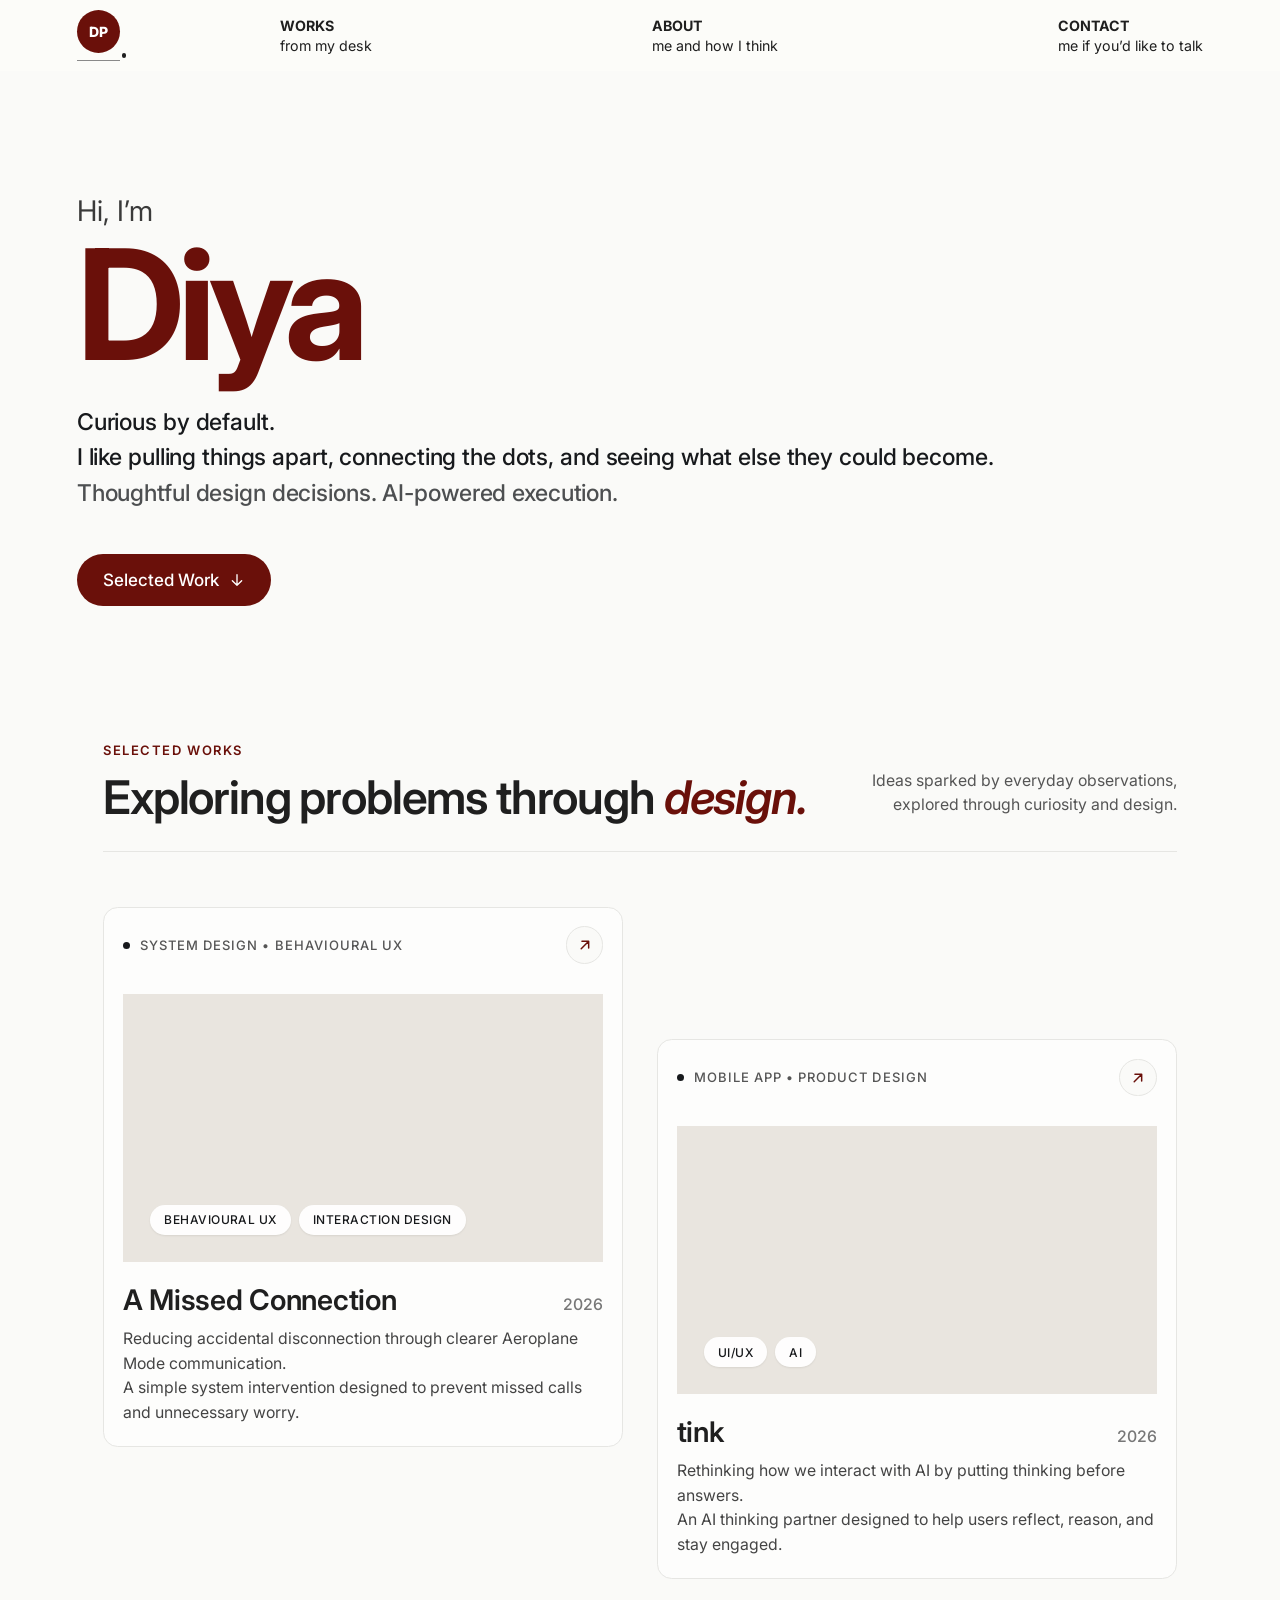
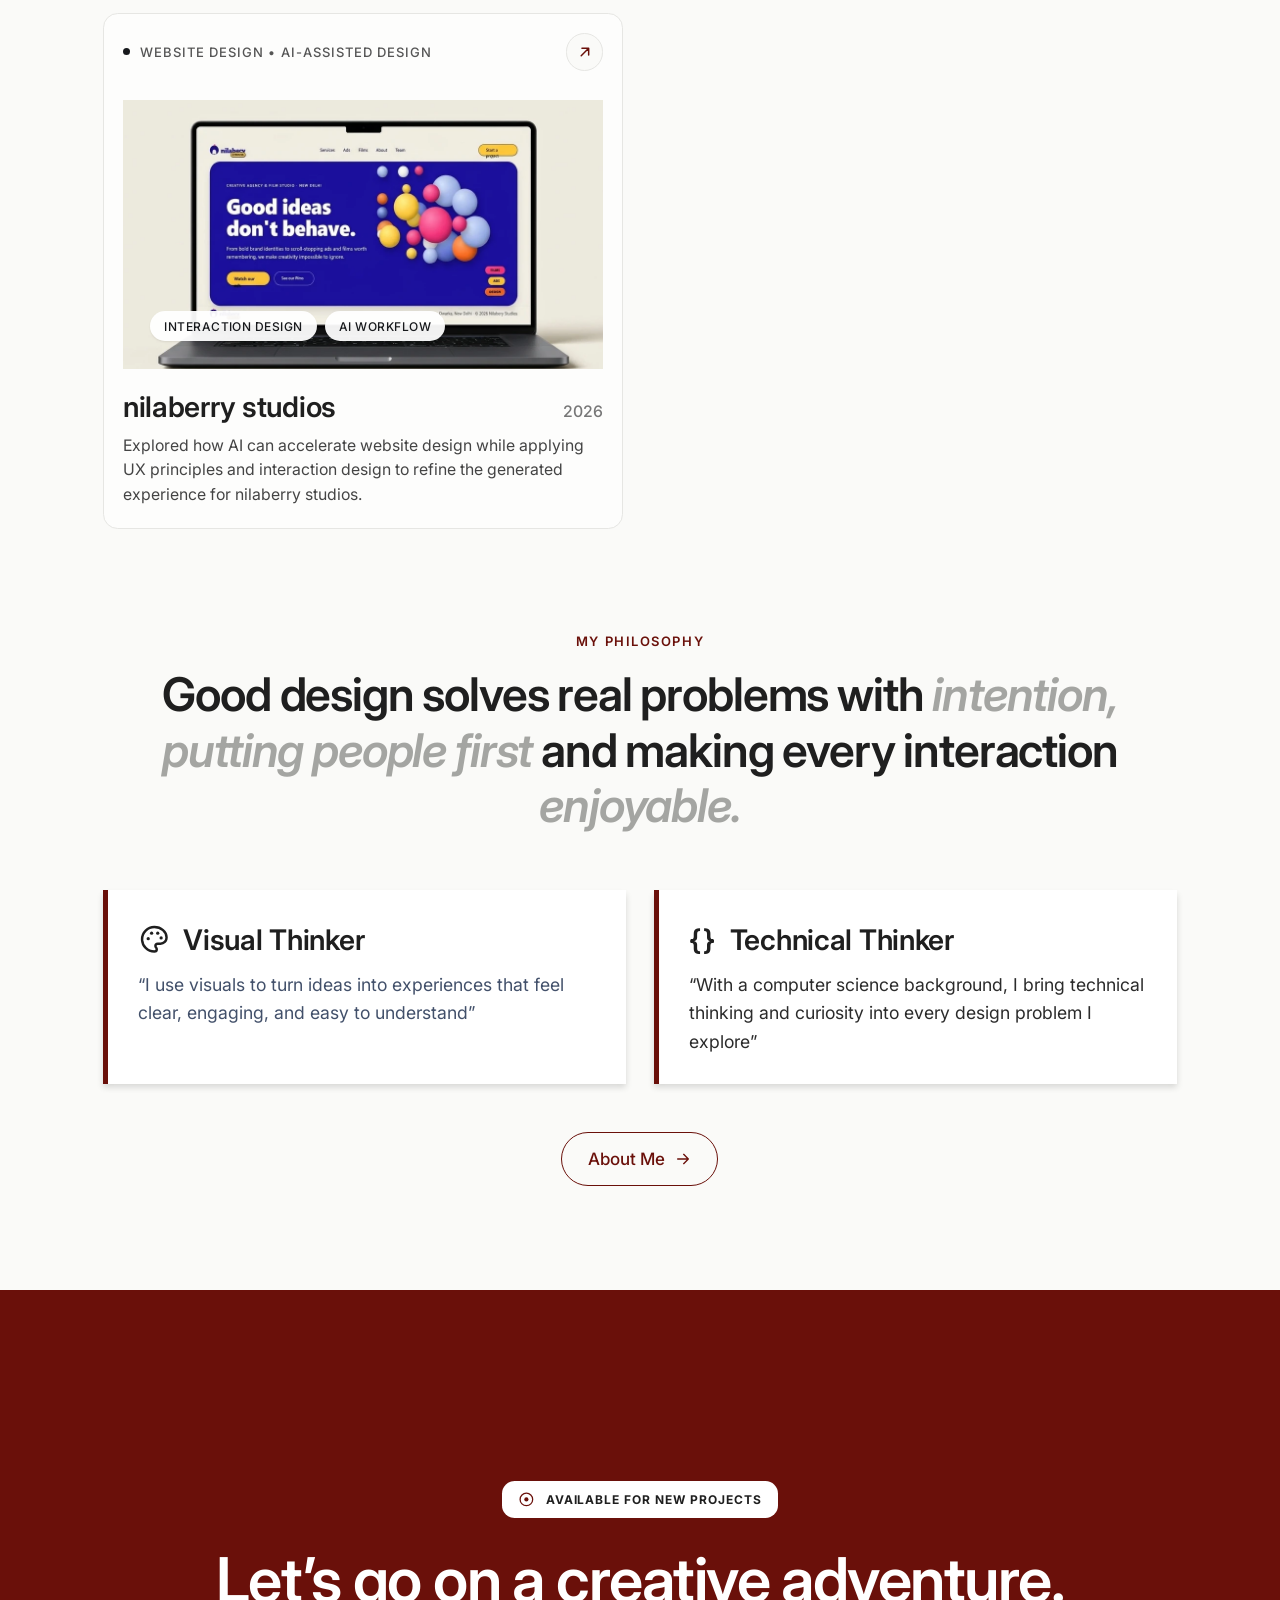
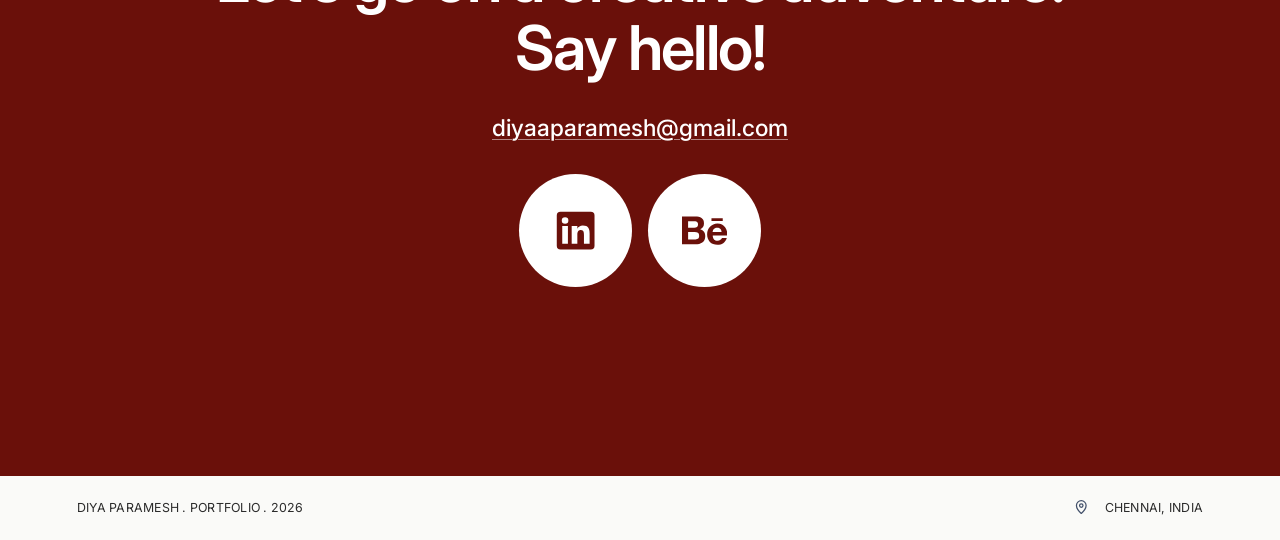
==== index.html @ 61de2c5c "home: move the nilaberry studios card back to the left column Co-Authored-By: Claude Opus 5.5 <norep" ====
<!doctype html>
<html lang="en">
<head>
  <meta charset="utf-8" />
  <meta name="viewport" content="width=device-width, initial-scale=1" />
  <title>Diya Paramesh · Portfolio</title>
  <meta name="description" content="Diya Paramesh — designer solving problems that are easy to overlook but important to people." />
  <link rel="icon" href="favicon.svg" type="image/svg+xml" />
  <meta name="theme-color" content="#fafaf8" />
  <meta property="og:type" content="website" />
  <meta property="og:url" content="https://diyaparameshportfolio.vercel.app/" />
  <meta property="og:image" content="https://diyaparameshportfolio.vercel.app/assets/share/home.jpg" />
  <meta property="og:image:width" content="1200" />
  <meta property="og:image:height" content="630" />
  <meta name="twitter:card" content="summary_large_image" />
  <link rel="canonical" href="https://diyaparameshportfolio.vercel.app/" />
  <meta property="og:title" content="Diya Paramesh · Portfolio" />
  <meta property="og:description" content="Diya Paramesh — designer solving problems that are easy to overlook but important to people." />
  <link rel="preconnect" href="https://fonts.googleapis.com" />
  <link rel="preconnect" href="https://fonts.gstatic.com" crossorigin />
  <link href="https://fonts.googleapis.com/css2?family=Inter:ital,wght@0,400;0,500;0,600;0,700;0,800;1,500;1,600&display=swap" rel="stylesheet" />
  <link rel="stylesheet" href="type.css" />
  <link rel="stylesheet" href="styles.css" />
  <link rel="stylesheet" href="cursor.css" />
</head>
<body style="--cursor: #69100a">
  <header class="site-header">
    <div class="container header-inner">
      <a class="logo" href="index.html" aria-label="Diya Paramesh, home">
        <span class="logo-mark">DP</span>
        <span class="logo-dot" aria-hidden="true"></span>
      </a>
      <nav class="nav" aria-label="Main">
        <a href="#work"><strong>Works</strong><span>from my desk</span></a>
        <a href="#philosophy"><strong>About</strong><span>me and how I think</span></a>
        <a href="#contact"><strong>Contact</strong><span>me if you’d like to talk</span></a>
      </nav>
    </div>
  </header>

  <main>
    <section class="hero container">
      <p class="hero-hi">Hi, I’m</p>
      <h1 class="hero-name">Diya</h1>
      <div class="hero-intro">
        <p class="hero-statement">Curious by default.</p>
        <p class="hero-text">I like pulling things apart, connecting the dots, and seeing what else they could become.</p>
        <p class="hero-note">Thoughtful design decisions. AI-powered execution.</p>
      </div>
      <a class="btn btn-solid" href="#work">
        Selected Work
        <svg viewBox="0 0 24 24" aria-hidden="true"><path d="M12 4v16M5 13l7 7 7-7" /></svg>
      </a>
    </section>

    <section class="works container-narrow" id="work">
      <div class="works-head">
        <div>
          <p class="eyebrow">Selected Works</p>
          <h2 class="works-title">Exploring problems through <em>design.</em></h2>
        </div>
        <p class="works-blurb">Ideas sparked by everyday observations,<br />explored through curiosity and design.</p>
      </div>

      <div class="work-grid">
        <a class="work-card" href="missed-connection.html" data-cursor-plain>
          <div class="work-meta">
            <span class="work-tags"><span class="bullet"></span>System Design • Behavioural UX</span>
            <span class="arrow-circle" aria-hidden="true">
              <svg viewBox="0 0 24 24"><path d="M7 17 17 7M8 7h9v9" /></svg>
            </span>
          </div>
          <div class="work-image">
            <img src="assets/work-missed-connection.jpg" alt="Hands holding a phone showing the control centre" loading="lazy" onerror="this.remove()" />
            <div class="pills">
              <span class="pill">Behavioural UX</span>
              <span class="pill">Interaction Design</span>
            </div>
          </div>
          <div class="work-title-row">
            <h3>A Missed Connection</h3>
            <span class="year">2026</span>
          </div>
          <p class="work-desc">
            Reducing accidental disconnection through clearer Aeroplane Mode communication.<br />
            A simple system intervention designed to prevent missed calls and unnecessary worry.
          </p>
        </a>

        <a class="work-card work-card-offset" href="tink.html" data-cursor-plain>
          <div class="work-meta">
            <span class="work-tags"><span class="bullet"></span>Mobile App • Product Design</span>
            <span class="arrow-circle" aria-hidden="true">
              <svg viewBox="0 0 24 24"><path d="M7 17 17 7M8 7h9v9" /></svg>
            </span>
          </div>
          <div class="work-image">
            <img src="assets/work-tink.jpg" alt="The tink app on a phone lying on a wooden desk" loading="lazy" onerror="this.remove()" />
            <div class="pills">
              <span class="pill">UI/UX</span>
              <span class="pill">AI</span>
            </div>
          </div>
          <div class="work-title-row">
            <h3>tink</h3>
            <span class="year">2026</span>
          </div>
          <p class="work-desc">
            Rethinking how we interact with AI by putting thinking before answers.<br />
            An AI thinking partner designed to help users reflect, reason, and stay engaged.
          </p>
        </a>

        <article class="work-card" data-cursor-plain>
          <div class="work-meta">
            <span class="work-tags"><span class="bullet"></span>Website Design • AI-Assisted Design</span>
            <span class="arrow-circle" aria-hidden="true">
              <svg viewBox="0 0 24 24"><path d="M7 17 17 7M8 7h9v9" /></svg>
            </span>
          </div>
          <div class="work-image">
            <img class="work-image-zoom" src="assets/work-nilaberry.webp" alt="The nilaberry studios website on a laptop" loading="lazy" onerror="this.remove()" />
            <div class="pills">
              <span class="pill">Interaction Design</span>
              <span class="pill">AI Workflow</span>
            </div>
          </div>
          <div class="work-title-row">
            <h3>nilaberry studios</h3>
            <span class="year">2026</span>
          </div>
          <p class="work-desc">
            Explored how AI can accelerate website design while applying UX principles and interaction design to refine the generated experience for nilaberry studios.
          </p>
        </article>
      </div>
    </section>

    <section class="philosophy container-narrow" id="philosophy">
      <p class="eyebrow eyebrow-center">My Philosophy</p>
      <h2 class="philosophy-title">
        Good design solves real problems with
        <span class="serif">intention, putting people first</span> and making
        every interaction <span class="serif">enjoyable.</span>
      </h2>

      <div class="thinker-grid">
        <article class="thinker">
          <h3>
            <svg viewBox="0 0 24 24" aria-hidden="true">
              <path d="M12 3a9 9 0 0 0 0 18c1.1 0 1.8-.8 1.8-1.7 0-.5-.2-.9-.5-1.2-.3-.3-.5-.7-.5-1.2 0-.9.8-1.7 1.7-1.7h2A4.5 4.5 0 0 0 21 10.7C21 6.4 17 3 12 3Z" />
              <circle cx="7.5" cy="11.5" r="1.2" /><circle cx="10" cy="7.5" r="1.2" /><circle cx="14.5" cy="7.5" r="1.2" /><circle cx="17" cy="11" r="1.2" />
            </svg>
            Visual Thinker
          </h3>
          <p class="quote-blue">“I use visuals to turn ideas into experiences that feel clear, engaging, and easy to understand”</p>
        </article>
        <article class="thinker">
          <h3><span class="braces" aria-hidden="true">{}</span> Technical Thinker</h3>
          <p>“With a computer science background, I bring technical thinking and curiosity into every design problem I explore”</p>
        </article>
      </div>

      <div class="center">
        <a class="btn btn-outline" href="about.html">
          About Me
          <svg viewBox="0 0 24 24" aria-hidden="true"><path d="M4 12h16M13 5l7 7-7 7" /></svg>
        </a>
      </div>
    </section>
  </main>

  <footer>
    <section class="cta" id="contact">
      <span class="badge">
        <svg viewBox="0 0 24 24" aria-hidden="true"><circle cx="12" cy="12" r="9" /><circle class="fill" cx="12" cy="12" r="3" /></svg>
        Available for new projects
      </span>
      <h2>Let’s go on a creative adventure.<br /> Say hello!</h2>
      <a class="email" href="mailto:diyaaparamesh@gmail.com">diyaaparamesh@gmail.com</a>
      <div class="socials">
        <a class="social" href="https://www.linkedin.com/in/diyaparamesh" target="_blank" rel="noopener" aria-label="LinkedIn">
          <svg viewBox="0 0 24 24" aria-hidden="true"><path d="M4 2h16a2 2 0 0 1 2 2v16a2 2 0 0 1-2 2H4a2 2 0 0 1-2-2V4a2 2 0 0 1 2-2Zm0.9 7.6V19h3V9.6h-3Zm1.5-4.7a1.75 1.75 0 1 0 0 3.5 1.75 1.75 0 0 0 0-3.5ZM9.9 9.6V19h3v-4.9c0-1.3.3-2.5 1.9-2.5s1.6 1.5 1.6 2.6V19h3v-5.4c0-2.6-.6-4.3-3.6-4.3-1.4 0-2.4.8-2.8 1.5h-.1V9.6h-3Z" /></svg>
        </a>
        <a class="social" href="https://www.behance.net/diyaparamesh1" target="_blank" rel="noopener" aria-label="Behance">
          <svg viewBox="0 0 24 24" aria-hidden="true"><path d="M6.938 4.503c.702 0 1.34.06 1.92.188.577.13 1.07.33 1.485.61.41.28.733.65.96 1.12.225.47.34 1.05.34 1.73 0 .74-.17 1.36-.507 1.86-.338.5-.837.9-1.502 1.22.906.26 1.576.72 2.022 1.37.448.66.665 1.45.665 2.36 0 .75-.13 1.39-.41 1.93-.28.55-.67 1-1.16 1.35-.48.348-1.05.6-1.67.767-.61.165-1.252.254-1.91.254H0V4.51h6.938v-.007zM16.94 16.665c.44.428 1.073.643 1.894.643.59 0 1.1-.148 1.53-.447.424-.29.68-.61.78-.94h2.588c-.403 1.28-1.048 2.2-1.9 2.75-.85.56-1.884.83-3.08.83-.837 0-1.584-.13-2.272-.4-.673-.27-1.24-.65-1.72-1.14-.464-.49-.823-1.08-1.077-1.77-.253-.69-.373-1.45-.373-2.27 0-.803.135-1.54.403-2.23.27-.7.644-1.28 1.12-1.79.495-.51 1.063-.9 1.736-1.194s1.4-.433 2.22-.433c.91 0 1.69.164 2.38.523.67.34 1.22.82 1.66 1.4.44.586.75 1.26.94 2.02.19.75.25 1.54.21 2.38h-7.69c0 .84.28 1.632.71 2.065l-.08.03zm-10.24.05c.317 0 .62-.03.906-.093.29-.06.548-.165.763-.3.21-.135.39-.328.52-.583.13-.24.19-.57.19-.96 0-.75-.21-1.29-.64-1.62-.43-.32-.99-.48-1.69-.48H3.24v4.05H6.7v-.03zm13.607-5.65c-.352-.385-.94-.592-1.657-.592-.468 0-.855.074-1.166.238-.302.153-.55.35-.74.58-.19.24-.317.48-.392.74-.075.25-.12.49-.135.7h4.762c-.07-.75-.33-1.3-.68-1.69v.02zM6.52 10.45c.574 0 1.05-.134 1.425-.412.374-.27.554-.72.554-1.338 0-.344-.07-.625-.18-.846-.13-.22-.3-.39-.5-.512-.21-.124-.45-.21-.72-.257-.27-.053-.56-.074-.84-.074H3.23v3.44h3.29zm9.098-4.958h5.968v1.454h-5.968V5.48v.01z" /></svg>
        </a>
      </div>
    </section>
    <div class="bottom-bar container">
      <span>Diya Paramesh . Portfolio . 2026</span>
      <span class="location">
        <svg viewBox="0 0 24 24" aria-hidden="true"><path d="M12 21s-7-6.1-7-11.5a7 7 0 0 1 14 0C19 14.9 12 21 12 21Z" /><circle cx="12" cy="9.5" r="2.5" /></svg>
        Chennai, India
      </span>
    </div>
  </footer>
  <script src="cursor.js" defer></script>
</body>
</html>
---- type.css ----
/* Type system shared by every page.
   Two families: DM Serif Display for display and section headings, Inter
   for everything you read. One scale, so every size has a job.
   Order at every width: display > h1 > h2 > h3 > lead > body > small > label > tag. */
:root {
  --display: "DM Serif Display", "Iowan Old Style", Georgia, serif;
  --text: "Inter", system-ui, -apple-system, "Segoe UI", sans-serif;

  --fs-tag: 12px;                                /* pills, card tags, badges, fine print */
  --fs-label: 13px;                              /* eyebrows, captions */
  --fs-small: clamp(15px, 0.3vw + 12px, 16px);  /* meta, secondary copy */
  --fs-body: clamp(16px, 0.6vw + 10px, 19px);   /* paragraphs */
  --fs-lead: clamp(18px, 0.6vw + 15.4px, 24px); /* intros, standfirsts */
  --fs-h3: clamp(20px, 1vw + 15.6px, 30px);     /* card and item titles */
  --fs-h2: clamp(32px, 3vw + 8px, 54px);        /* section headings */
  --fs-h1: clamp(40px, 4.2vw + 8px, 72px);      /* page titles */
  --fs-display: clamp(96px, 12vw, 176px);       /* the name on the home page */

  --lh-body: 1.6;
  --lh-tight: 1.08;
  --tracking-label: 0.12em;
  --measure: 1000px;
}

/* Text blocks can run up to 1000px from where they start, never wider. */
p, h1, h2, h3, h4, blockquote, li, dt, dd, figcaption { max-width: var(--measure); }

/* Centred headings and statements stay centred once capped. */
.philosophy-title,
.eyebrow-center,
.intervention h2,
.intervention p,
.t-quote p,
.cta h2,
.a-touch h2 { margin-left: auto; margin-right: auto; }
---- styles.css ----
/* Sizes are written in design units (--u): 1u is one pixel of the
   773px-wide design. The 537u content column fills the viewport (capped
   at 1440px) less a side margin of 6vw, kept between 24px and 96px. */
:root {
  --gutter: clamp(24px, 6vw, 96px);
  --u: calc((min(100vw, 1440px) - 2 * var(--gutter)) / 537);
  /* Nav bar and footer keep the design's original scale. */
  --n: calc(min(100vw, 1440px) / 773);
  --maroon: #6a100a;
  --bg: #fafaf8;
  --ink: #1f1f1f;
  --text: #2b2b2b;
  --muted: #a4a5a2;
  --light: #b5b5b3;
  --line: #e6e6e3;
  --card: #fdfdfc;
  --blue: #42506a;
  --sans: "Inter", system-ui, -apple-system, "Segoe UI", sans-serif;
  --serif: "DM Serif Display", Georgia, serif;
}

*, *::before, *::after { box-sizing: border-box; }

html { scroll-behavior: smooth; }

section[id] { scroll-margin-top: calc(40 * var(--u)); }

.cta { scroll-margin-top: 0; }

body {
  margin: 0;
  background: var(--bg);
  color: var(--text);
  font-family: var(--sans);
  -webkit-font-smoothing: antialiased;
  overflow-x: hidden;
}

h1, h2, h3, p { margin: 0; }
a { color: inherit; text-decoration: none; }
img { display: block; max-width: 100%; }

svg {
  fill: none;
  stroke: currentColor;
  stroke-width: 2;
  stroke-linecap: round;
  stroke-linejoin: round;
}

.container {
  width: calc(537 * var(--u));
  margin: 0 auto;
}

.container-narrow {
  width: calc(512 * var(--u));
  margin: 0 auto;
}

/* Header */

.site-header { background: #fcfcf9; }

.header-inner {
  display: flex;
  align-items: center;
  height: calc(42.94 * var(--n));
}

.logo {
  position: relative;
  display: inline-block;
  padding-bottom: calc(4 * var(--n));
  border-bottom: 1px solid #8a8a8a;
  flex-shrink: 0;
}

.logo-mark {
  display: grid;
  place-items: center;
  width: calc(26 * var(--n));
  height: calc(26 * var(--n));
  border-radius: 50%;
  background: var(--maroon);
  color: #fff;
  font-weight: 800;
  font-size: calc(8.5 * var(--n));
  letter-spacing: -0.04em;
}

.logo-dot {
  position: absolute;
  right: calc(-4 * var(--n));
  bottom: calc(1 * var(--n));
  width: calc(3 * var(--n));
  height: calc(3 * var(--n));
  border-radius: 50%;
  background: var(--ink);
}

.nav {
  flex: 1;
  display: flex;
  justify-content: space-between;
  margin-left: calc(97 * var(--n));
}

.nav a {
  display: flex;
  flex-direction: column;
  gap: calc(2 * var(--n));
  font-size: max(calc(8.59 * var(--n)), 11px);
  color: var(--ink);
}

.nav strong {
  font-weight: 700;
  text-transform: uppercase;
}

.nav a:hover strong { color: var(--maroon); }

/* Hero */

.hero { padding-top: calc(58 * var(--u)); }

.hero-hi {
  font-size: calc(24 * var(--u));
  color: var(--ink);
  letter-spacing: -0.01em;
}

.hero-name {
  margin-top: calc(14 * var(--u));
  font-size: calc(80 * var(--u));
  line-height: 1.1;
  font-weight: 700;
  letter-spacing: -0.02em;
  color: var(--maroon);
}

.hero-text {
  margin-top: calc(18 * var(--u));
  font-size: calc(13.5 * var(--u));
  line-height: calc(20 * var(--u));
  color: var(--text);
}

.hero-text b { font-weight: 600; color: var(--muted); }
/* Same treatment as the bold phrase above it. */
.hero-text i {
  font-style: normal;
  font-weight: 600;
  color: var(--muted);
}

/* Buttons */

.btn {
  display: inline-flex;
  align-items: center;
  gap: calc(8 * var(--u));
  height: calc(32 * var(--u));
  padding: 0 calc(13 * var(--u));
  border-radius: 999px;
  font-size: calc(13.5 * var(--u));
  font-weight: 500;
  transition: background-color 0.2s, color 0.2s, transform 0.2s;
}

.btn svg {
  width: calc(13 * var(--u));
  height: calc(13 * var(--u));
}

.btn-solid {
  margin-top: calc(34 * var(--u));
  background: var(--maroon);
  color: #fff;
}

.btn-solid:hover { background: #4f0b07; }

.btn-outline {
  border: 1px solid var(--maroon);
  color: var(--maroon);
}

.btn-outline:hover {
  background: var(--maroon);
  color: #fff;
}

/* Selected works */

.works { margin-top: 136px; }

.eyebrow {
  font-size: max(calc(8 * var(--u)), 11px);
  text-transform: uppercase;
  letter-spacing: 0.04em;
  color: var(--ink);
}

.works-head {
  display: flex;
  align-items: flex-end;
  justify-content: space-between;
  gap: calc(16 * var(--u));
  padding-bottom: calc(16 * var(--u));
  border-bottom: 1px solid var(--line);
}

.works-title {
  margin-top: calc(10 * var(--u));
  font-size: calc(16.5 * var(--u));
  font-weight: 700;
  text-transform: uppercase;
  letter-spacing: 0.03em;
  color: var(--ink);
}

.works-title em { font-weight: 600; }

.works-blurb {
  flex-shrink: 0;
  padding-bottom: calc(3 * var(--u));
  font-size: max(calc(5.6 * var(--u)), 11px);
  line-height: 1.45;
  text-align: right;
  color: var(--text);
}

.work-grid {
  display: grid;
  grid-template-columns: 1fr 1fr;
  gap: calc(16 * var(--u));
  align-items: start;
  padding: calc(26 * var(--u)) 0 0;
}

.work-card {
  display: block;
  padding: calc(9 * var(--u)) calc(9 * var(--u)) calc(10 * var(--u));
  background: var(--card);
  border: 1px solid var(--line);
  border-radius: calc(7 * var(--u));
  transition: transform 0.25s, box-shadow 0.25s;
}

.work-card:hover {
  transform: translateY(-3px);
  box-shadow: 0 10px 24px rgba(0, 0, 0, 0.06);
}

.work-card-offset { margin-top: calc(63 * var(--u)); }

.work-meta {
  display: flex;
  align-items: center;
  justify-content: space-between;
  min-height: calc(18 * var(--u));
}

.work-tags {
  display: inline-flex;
  align-items: center;
  gap: calc(4 * var(--u));
  font-size: max(calc(6 * var(--u)), 11px);
  text-transform: uppercase;
  color: var(--text);
}

.bullet {
  width: 3px;
  height: 3px;
  border-radius: 50%;
  background: currentColor;
}

.arrow-circle {
  display: grid;
  place-items: center;
  width: max(calc(18 * var(--u)), 26px);
  height: max(calc(18 * var(--u)), 26px);
  border: 1px solid var(--line);
  border-radius: 50%;
  background: var(--bg);
  color: var(--maroon);
  transition: background-color 0.3s, border-color 0.3s, color 0.3s;
}

.arrow-circle svg {
  width: 50%;
  height: 50%;
  transition: transform 0.3s ease;
}

/* On hover the button fills maroon and the arrow turns to point right. */
.work-card:hover .arrow-circle {
  background: var(--maroon);
  border-color: var(--maroon);
  color: #fff;
}

.work-card:hover .arrow-circle svg { transform: rotate(45deg); }

.work-image {
  position: relative;
  margin-top: calc(14 * var(--u));
  aspect-ratio: 229 / 128;
  overflow: hidden;
  background: #e9e5df;
}

.work-image img {
  width: 100%;
  height: 100%;
  object-fit: cover;
}

.work-image img.work-image-zoom {
  transform: scale(1.4);
  transform-origin: 50% 55%;
}

.pills {
  position: absolute;
  left: calc(13 * var(--u));
  right: calc(13 * var(--u));
  bottom: calc(13 * var(--u));
  display: flex;
  flex-wrap: wrap;
  gap: calc(4 * var(--u));
}

.pill {
  display: inline-flex;
  align-items: center;
  height: max(calc(23 * var(--u)), 28px);
  padding: 0 max(calc(9 * var(--u)), 11px);
  border: 1px solid var(--maroon);
  border-radius: 999px;
  background: #fff;
  color: var(--maroon);
  font-size: max(calc(5.6 * var(--u)), 11px);
  font-weight: 600;
  text-transform: uppercase;
  white-space: nowrap;
}

.work-title-row {
  display: flex;
  align-items: baseline;
  justify-content: space-between;
  margin-top: calc(10 * var(--u));
}

.work-title-row h3 {
  font-size: max(calc(9 * var(--u)), 15px);
  font-weight: 600;
  color: var(--ink);
}

.year {
  font-size: max(calc(6 * var(--u)), 11px);
  font-weight: 600;
  color: var(--ink);
}

.work-desc {
  margin-top: calc(6 * var(--u));
  font-size: max(calc(5.6 * var(--u)), 11px);
  line-height: 1.45;
  color: var(--text);
}

/* Philosophy */

.philosophy { margin-top: 104px; }

.eyebrow-center { text-align: center; }

.philosophy-title {
  margin-top: calc(14 * var(--u));
  font-size: calc(25.5 * var(--u));
  line-height: calc(32 * var(--u));
  font-weight: 600;
  text-align: center;
  color: var(--ink);
  letter-spacing: -0.005em;
}

.serif {
  font-family: var(--serif);
  font-style: italic;
  font-weight: 700;
  color: var(--light);
}

.thinker-grid {
  display: grid;
  grid-template-columns: 1fr 1fr;
  gap: calc(13 * var(--u));
  margin-top: calc(36 * var(--u));
}

.thinker {
  padding: calc(19 * var(--u)) calc(18 * var(--u)) calc(14 * var(--u));
  background: #fff;
  border-left: calc(2.5 * var(--u)) solid var(--maroon);
  box-shadow: 0 calc(2 * var(--u)) calc(3 * var(--u)) rgba(0, 0, 0, 0.14);
}

.thinker h3 {
  display: flex;
  align-items: center;
  gap: calc(6 * var(--u));
  font-size: max(calc(14 * var(--u)), 17px);
  font-weight: 400;
  color: var(--ink);
}

.thinker h3 svg {
  width: 1.15em;
  height: 1.15em;
  stroke-width: 1.8;
}

.thinker h3 circle {
  fill: currentColor;
  stroke: none;
}

.braces {
  font-weight: 600;
  letter-spacing: 0.08em;
}

.thinker p {
  margin-top: calc(8 * var(--u));
  font-size: max(calc(10.5 * var(--u)), 14px);
  line-height: 1.3;
  color: var(--text);
}

.thinker .quote-blue { color: var(--blue); }

.center {
  display: flex;
  justify-content: center;
  margin-top: calc(34 * var(--u));
}

/* Contact */

footer { margin-top: 104px; }

.cta {
  display: flex;
  flex-direction: column;
  align-items: center;
  padding: calc(91 * var(--u)) 20px calc(90 * var(--u));
  background: var(--maroon);
  color: #fff;
  text-align: center;
}

.badge {
  display: inline-flex;
  align-items: center;
  gap: calc(5 * var(--u));
  height: calc(36 * var(--u));
  padding: 0 calc(13 * var(--u));
  border-radius: calc(6 * var(--u));
  background: #fff;
  color: var(--ink);
  font-size: max(calc(6 * var(--u)), 11px);
  font-weight: 700;
  text-transform: uppercase;
  transition: transform 0.35s cubic-bezier(.2, .9, .3, 1.4), box-shadow 0.35s;
}

/* Available for new projects: pops on hover, and its dot pulses. */
.badge:hover {
  transform: translateY(-3px) scale(1.08);
  box-shadow: 0 12px 28px -8px rgba(0, 0, 0, 0.45), 0 0 0 6px rgba(255, 255, 255, 0.12);
}

.badge:hover .fill {
  transform-origin: center;
  transform-box: fill-box;
  animation: badge-pulse 0.9s ease-in-out infinite;
}

@keyframes badge-pulse {
  50% { transform: scale(1.6); }
}

.badge svg {
  width: max(calc(8 * var(--u)), 12px);
  height: max(calc(8 * var(--u)), 12px);
  color: var(--maroon);
  stroke-width: 1.8;
}

.badge .fill {
  fill: currentColor;
  stroke: none;
}

.cta h2 {
  margin-top: calc(22 * var(--u));
  font-size: calc(23.5 * var(--u));
  line-height: calc(41 * var(--u));
  font-weight: 600;
  letter-spacing: 0.02em;
}

.email {
  margin-top: calc(27 * var(--u));
  font-size: max(calc(9 * var(--u)), 14px);
  font-weight: 600;
  text-decoration: underline;
  text-decoration-thickness: 1px;
  text-underline-offset: 3px;
  text-decoration-color: rgba(255, 255, 255, 0.5);
}

.email:hover { text-decoration-color: #fff; }

.social {
  display: grid;
  place-items: center;
  width: calc(54 * var(--u));
  height: calc(54 * var(--u));
  margin-top: calc(23 * var(--u));
  border-radius: 50%;
  background: #fff;
  color: var(--maroon);
  transition: transform 0.2s;
}

.social:hover { transform: scale(1.06); }

.social svg {
  width: 40%;
  height: 40%;
  fill: currentColor;
  stroke: none;
}

.bottom-bar {
  display: flex;
  align-items: center;
  justify-content: space-between;
  gap: 16px;
  min-height: calc(38.65 * var(--n));
  font-size: max(calc(7.5 * var(--n)), 11px);
  letter-spacing: 0.02em;
  text-transform: uppercase;
  color: var(--text);
}

.location {
  display: inline-flex;
  align-items: center;
  gap: calc(9 * var(--n));
}

.location svg {
  width: max(calc(10 * var(--n)), 14px);
  height: max(calc(10 * var(--n)), 14px);
  color: var(--blue);
  stroke-width: 1.8;
}

/* Tablet and phone: fixed scale, single-column layout */

@media (max-width: 720px) {
  :root { --u: 1.2px; --n: 1.2px; }

  .container,
  .container-narrow {
    width: auto;
    margin-left: 24px;
    margin-right: 24px;
  }

  .header-inner { height: 64px; }

  /* Same nav type as the other pages, with comfortable tap targets. */
  .nav a { font-size: 13px; padding: 12px 0; }

  /* Phones and small tablets: the monogram and the three links share the
     row with equal gaps between all four. */
  .header-inner { justify-content: space-between; }

  .nav { display: contents; }

  .hero { padding-top: 56px; }

  .works-head {
    flex-direction: column;
    align-items: flex-start;
  }

  .works-blurb { text-align: left; }

  .work-grid,
  .thinker-grid { grid-template-columns: 1fr; }

  .work-card-offset { margin-top: 0; }

  .bottom-bar { padding: 20px 0; font-size: var(--fs-tag); }
}

@media (max-width: 480px) {
  .nav span { display: none; }

  .hero-text br { display: none; }

  .bottom-bar {
    flex-direction: column;
    align-items: flex-start;
    gap: 8px;
  }
}

/* ---------------------------------------------------------------
   Typography (type.css holds the scale). Every text element on the
   home page maps to one step of it.
   --------------------------------------------------------------- */

/* Hero */
.hero-hi {
  font-size: var(--fs-h3);
  letter-spacing: 0;
  color: #3a3a3a;
}

.hero-name {
  margin-top: 4px;
  font-family: var(--display);
  font-size: var(--fs-display);
  font-weight: 400;
  line-height: 1;
  letter-spacing: -0.015em;
}

.hero-text {
  max-width: var(--measure);
  margin-top: 28px;
  font-size: var(--fs-lead);
  line-height: 1.45;
}

.hero-text b,
.hero-text i { font-weight: 600; }

.btn {
  height: auto;
  padding: 16px 26px;
  font-size: 17px;
  gap: 10px;
}

.btn svg { width: 16px; height: 16px; }

.btn-solid { margin-top: 44px; }

/* Shared label style: small, tracked caps in the accent colour */
.eyebrow {
  font-size: var(--fs-label);
  font-weight: 600;
  letter-spacing: var(--tracking-label);
  color: var(--maroon);
}

/* Selected works */
.works-head { gap: 32px; padding-bottom: 28px; }

.works-title {
  margin-top: 14px;
  font-family: var(--display);
  font-size: var(--fs-h2);
  font-weight: 400;
  line-height: var(--lh-tight);
  letter-spacing: -0.01em;
  text-transform: none;
}

.works-title em {
  font-style: italic;
  font-weight: 400;
  color: var(--maroon);
}

.works-blurb {
  max-width: 22em;
  font-size: var(--fs-small);
  line-height: 1.5;
  color: #555;
}

.work-tags,
.pill {
  font-size: var(--fs-tag);
  font-weight: 600;
  letter-spacing: 0.08em;
}

.work-tags { color: #555; }

.work-title-row { margin-top: 20px; }

.work-title-row h3 {
  font-size: var(--fs-h3);
  font-weight: 600;
  letter-spacing: -0.01em;
}

.year {
  font-size: var(--fs-small);
  font-weight: 500;
  color: #777;
}

.work-desc {
  margin-top: 10px;
  font-size: var(--fs-small);
  line-height: 1.55;
  color: #444;
}

/* My philosophy */
.philosophy-title {
  max-width: var(--measure);
  margin: 18px auto 0;
  font-family: var(--display);
  font-size: var(--fs-h2);
  font-weight: 400;
  line-height: 1.15;
  letter-spacing: -0.01em;
}

.serif {
  font-family: var(--display);
  font-style: italic;
  font-weight: 400;
  color: var(--muted);
}

.thinker-grid { margin-top: 56px; }

.thinker { padding: 32px 30px 28px; }

.thinker h3 {
  font-size: var(--fs-h3);
  font-weight: 600;
  letter-spacing: -0.01em;
}

.thinker p {
  margin-top: 14px;
  font-size: var(--fs-body);
  line-height: var(--lh-body);
}

.center { margin-top: 48px; }

/* Contact */
.badge {
  height: auto;
  padding: 10px 16px;
  font-size: var(--fs-tag);
  letter-spacing: 0.08em;
}

.cta h2 {
  margin-top: 28px;
  font-family: var(--display);
  font-size: var(--fs-h1);
  font-weight: 400;
  line-height: 1.1;
  letter-spacing: -0.01em;
}

.email {
  margin-top: 32px;
  font-size: var(--fs-lead);
  font-weight: 500;
}

.socials {
  display: flex;
  justify-content: center;
  gap: 16px;
  margin-top: 32px;
}

.social { margin-top: 0; }

/* Hero intro: three lines at one size (lead), running up to the 1000px
   measure, evenly spaced, in #17191C; the sign-off is softened to 76%. */
.hero-intro {
  max-width: var(--measure);
  margin-top: 28px;
}

.hero-statement,
.hero-intro .hero-text,
.hero-note {
  max-width: none;
  font-size: var(--fs-lead);
  font-style: normal;
  line-height: 1.45;
  letter-spacing: -0.005em;
}

.hero-statement {
  font-weight: 500;
  color: #17191c;
}

.hero-intro .hero-text {
  margin-top: 2px;
  font-weight: 500;
  color: #17191c;
}

.hero-note {
  margin-top: 2px;
  font-weight: 500;
  color: rgba(23, 25, 28, 0.76); /* #17191C at 76% */
}

@media (max-width: 720px) {
  .hero-text br,
  .cta h2 br { display: none; }

  .works-head { gap: 16px; }

  .thinker { padding: 24px 20px; }
}

/* ---------------------------------------------------------------
   The home page is set entirely in Inter. Headings take the same
   scale steps as elsewhere, with weight and tight tracking giving
   them presence instead of a display serif.
   --------------------------------------------------------------- */
:root {
  --display: var(--text);
  --serif: var(--text);
}

.hero-name {
  font-weight: 700;
  line-height: 0.95;
  letter-spacing: -0.045em;
}

.works-title,
.philosophy-title,
.cta h2 {
  font-weight: 600;
  letter-spacing: -0.025em;
}

.works-title { line-height: 1.1; }

.philosophy-title { line-height: 1.2; }

.works-title em,
.serif {
  font-style: italic;
  font-weight: 600;
}

/* Pills on the work images: soft white chips with dark text, no outline. */
.pills { gap: 8px; }

.pill {
  height: 30px;
  padding: 0 14px;
  border: 0;
  background: rgba(255, 255, 255, 0.94);
  color: #17191c;
  font-size: var(--fs-tag);
  font-weight: 500;
  letter-spacing: 0.04em;
  box-shadow: 0 1px 2px rgba(0, 0, 0, 0.08);
}

/* Tag line above each work image: solid dot, bullet separators. */
.work-tags {
  gap: 10px;
  font-size: var(--fs-label);
  font-weight: 500;
  letter-spacing: 0.08em;
}

.bullet {
  flex: none;
  width: 7px;
  height: 7px;
  background: #17191c;
}
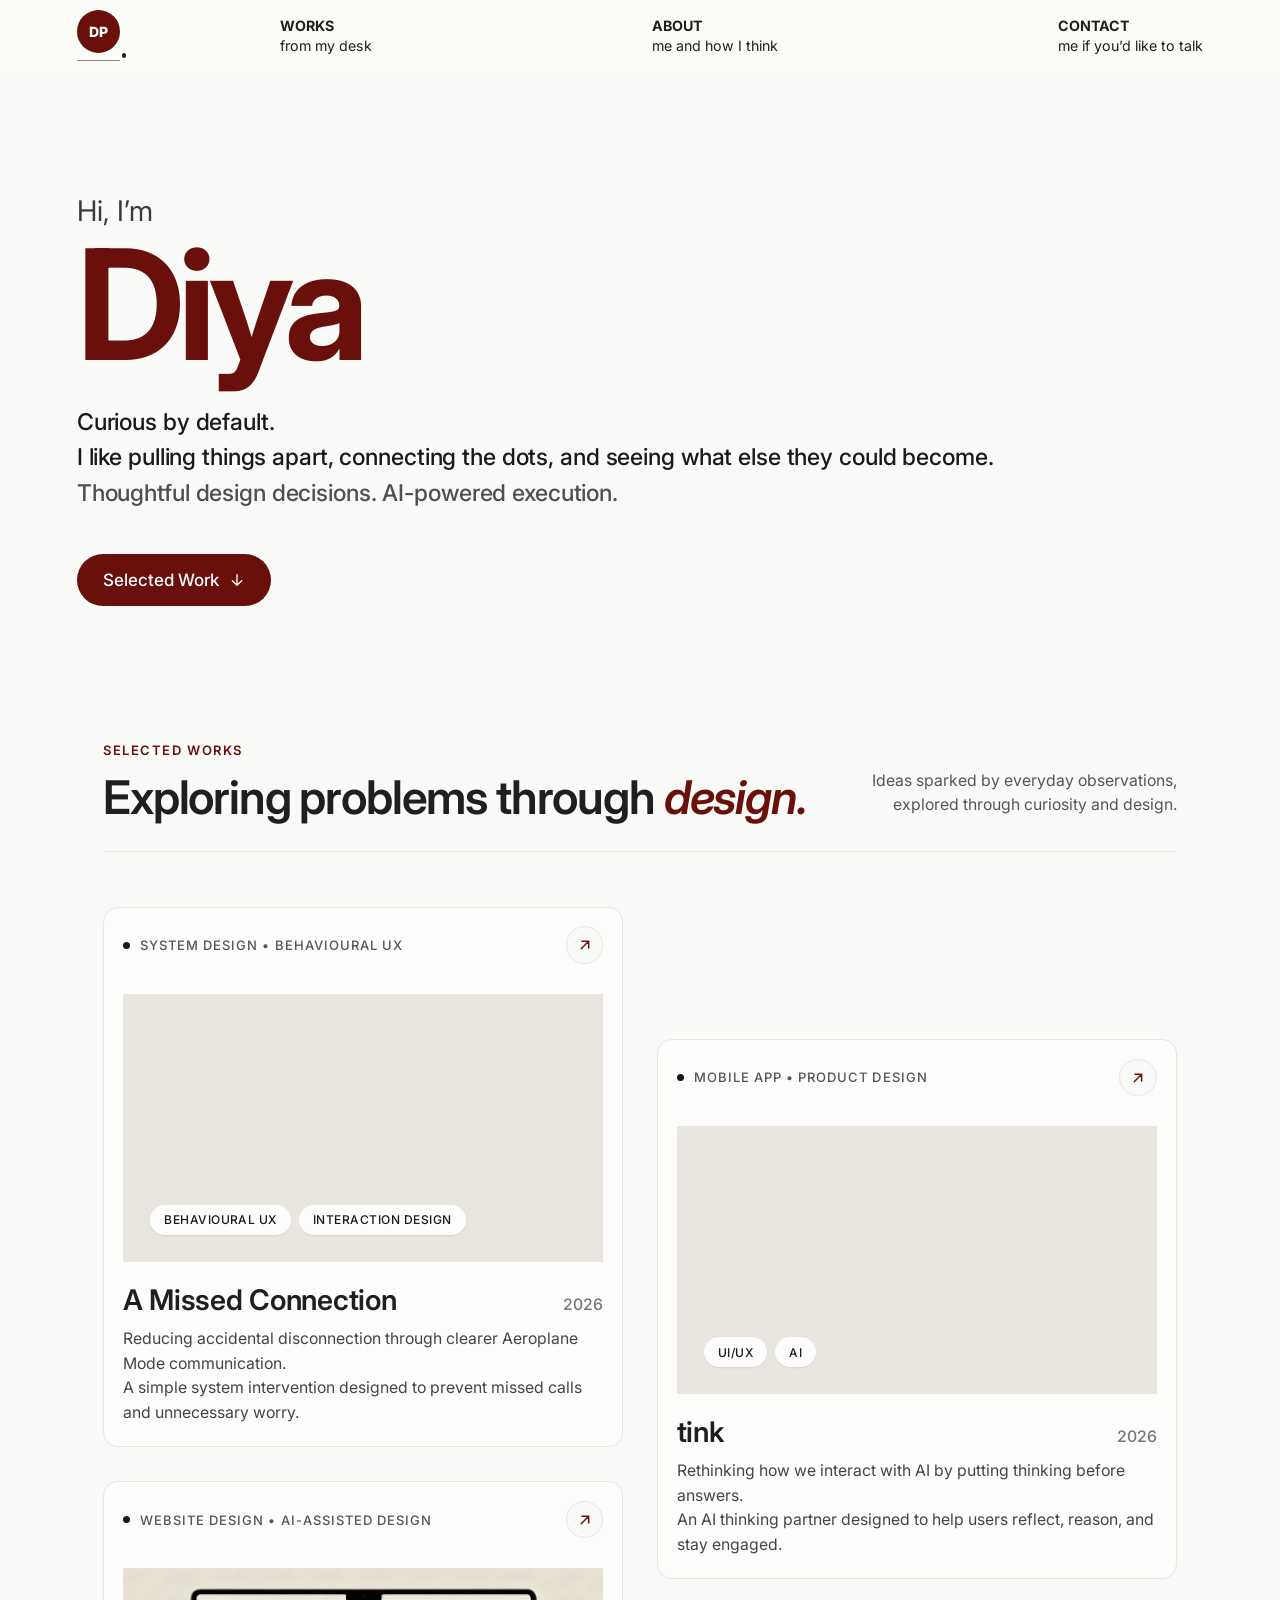
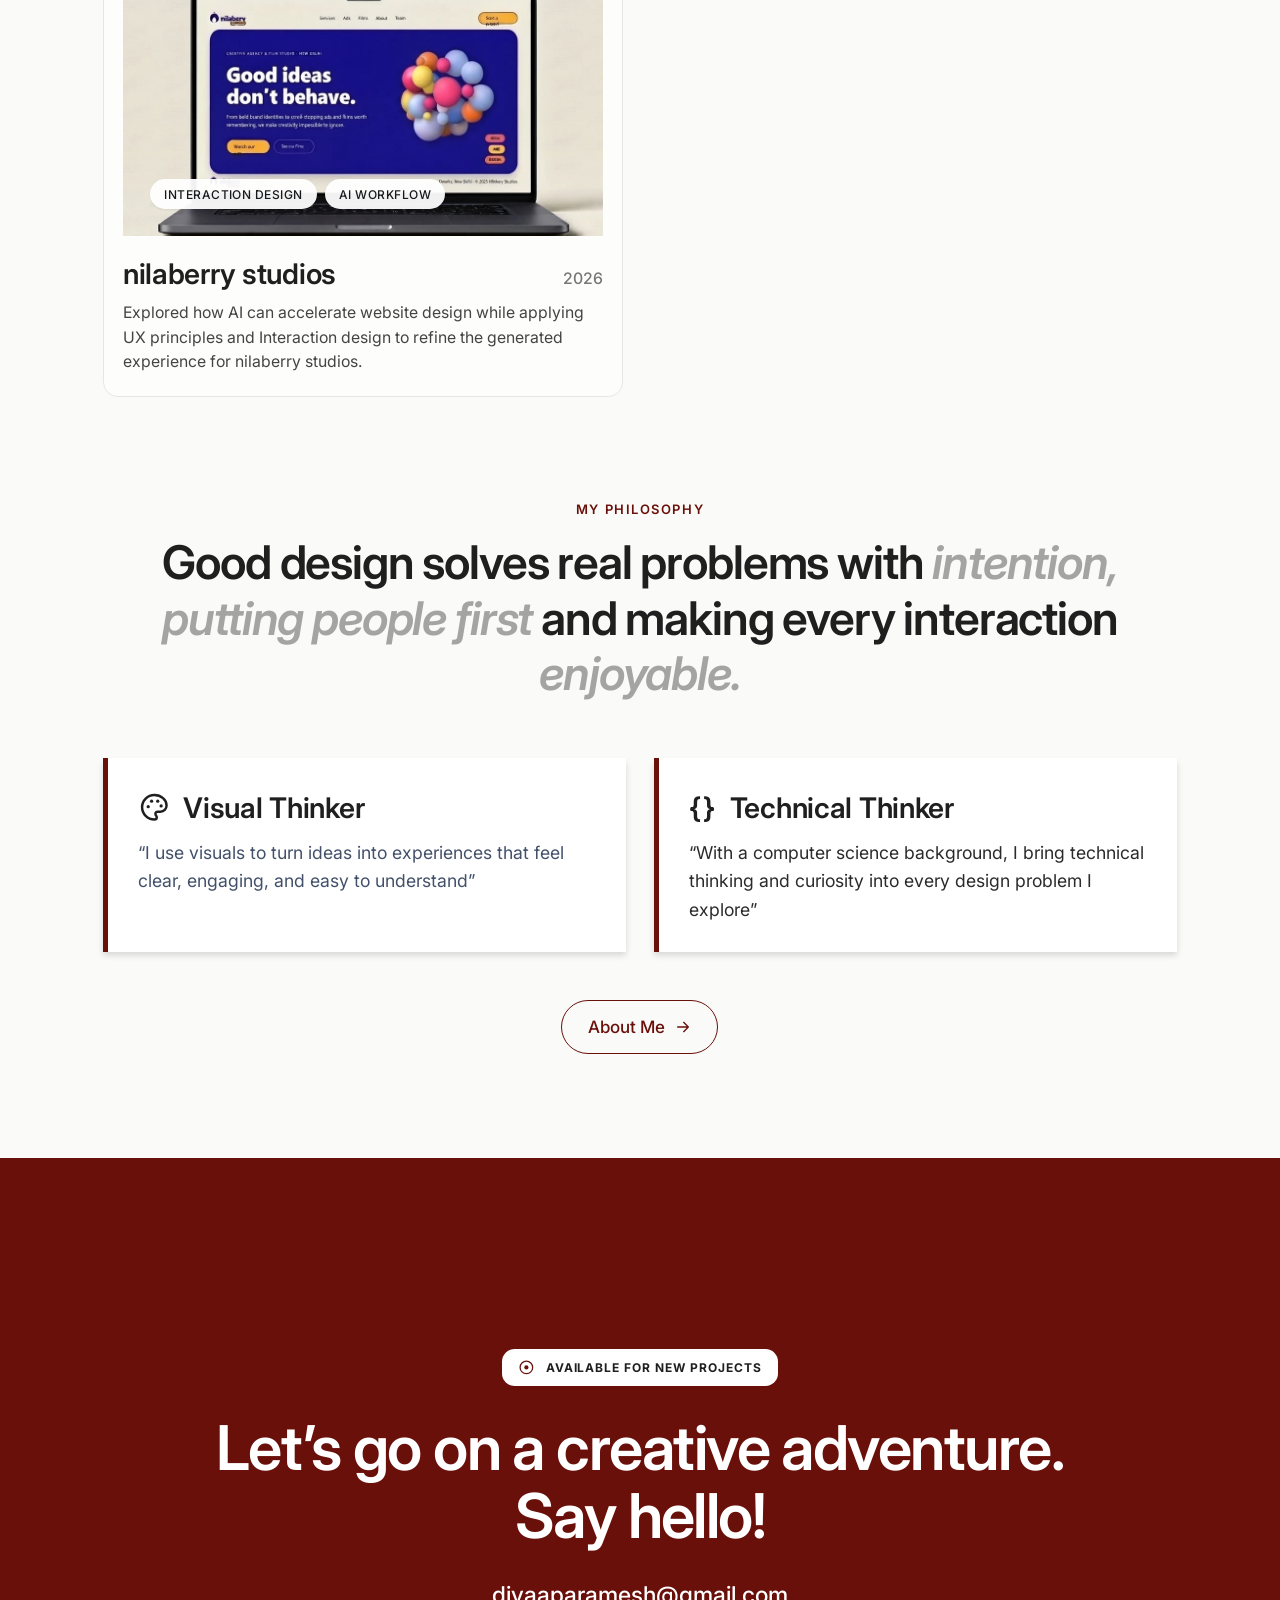
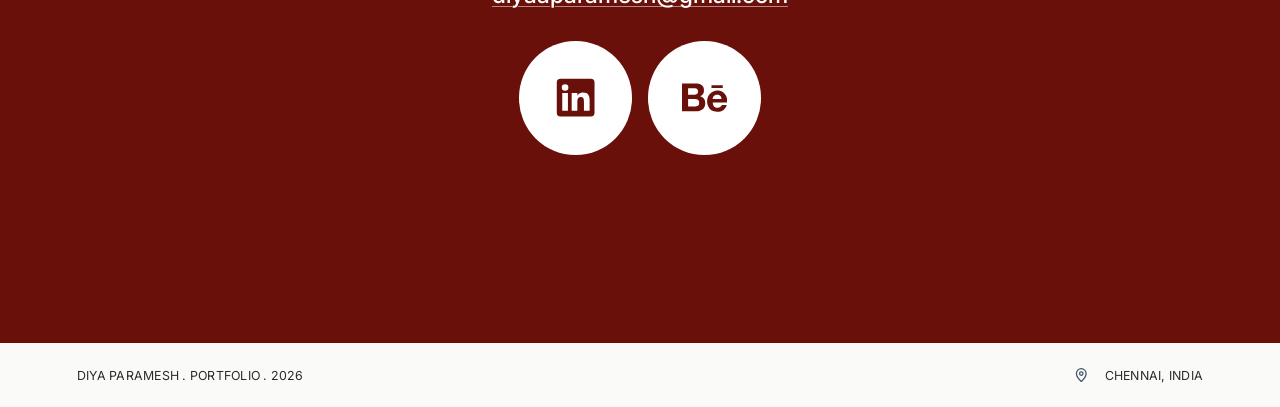
==== commit d7905efe: "home: capitalise Interaction in the nilaberry studios brief Co-Authored-By: Claude Opus 5.5 <noreply" ====
--- a/index.html
+++ b/index.html
@@ -130,7 +130,7 @@
             <span class="year">2026</span>
           </div>
           <p class="work-desc">
-            Explored how AI can accelerate website design while applying UX principles and interaction design to refine the generated experience for nilaberry studios.
+            Explored how AI can accelerate website design while applying UX principles and Interaction design to refine the generated experience for nilaberry studios.
           </p>
         </article>
       </div>
--- a/styles.css
+++ b/styles.css
@@ -235,6 +235,7 @@
 .work-grid {
   display: grid;
   grid-template-columns: 1fr 1fr;
+  grid-template-rows: auto 1fr;
   gap: calc(16 * var(--u));
   align-items: start;
   padding: calc(26 * var(--u)) 0 0;
@@ -254,7 +255,12 @@
   box-shadow: 0 10px 24px rgba(0, 0, 0, 0.06);
 }
 
-.work-card-offset { margin-top: calc(63 * var(--u)); }
+/* The offset card spans both rows so the next card can sit right under the first. */
+.work-card-offset {
+  grid-column: 2;
+  grid-row: span 2;
+  margin-top: calc(63 * var(--u));
+}
 
 .work-meta {
   display: flex;
@@ -611,7 +617,13 @@
   .work-grid,
   .thinker-grid { grid-template-columns: 1fr; }
 
-  .work-card-offset { margin-top: 0; }
+  .work-grid { grid-template-rows: none; }
+
+  .work-card-offset {
+    grid-column: auto;
+    grid-row: auto;
+    margin-top: 0;
+  }
 
   .bottom-bar { padding: 20px 0; font-size: var(--fs-tag); }
 }
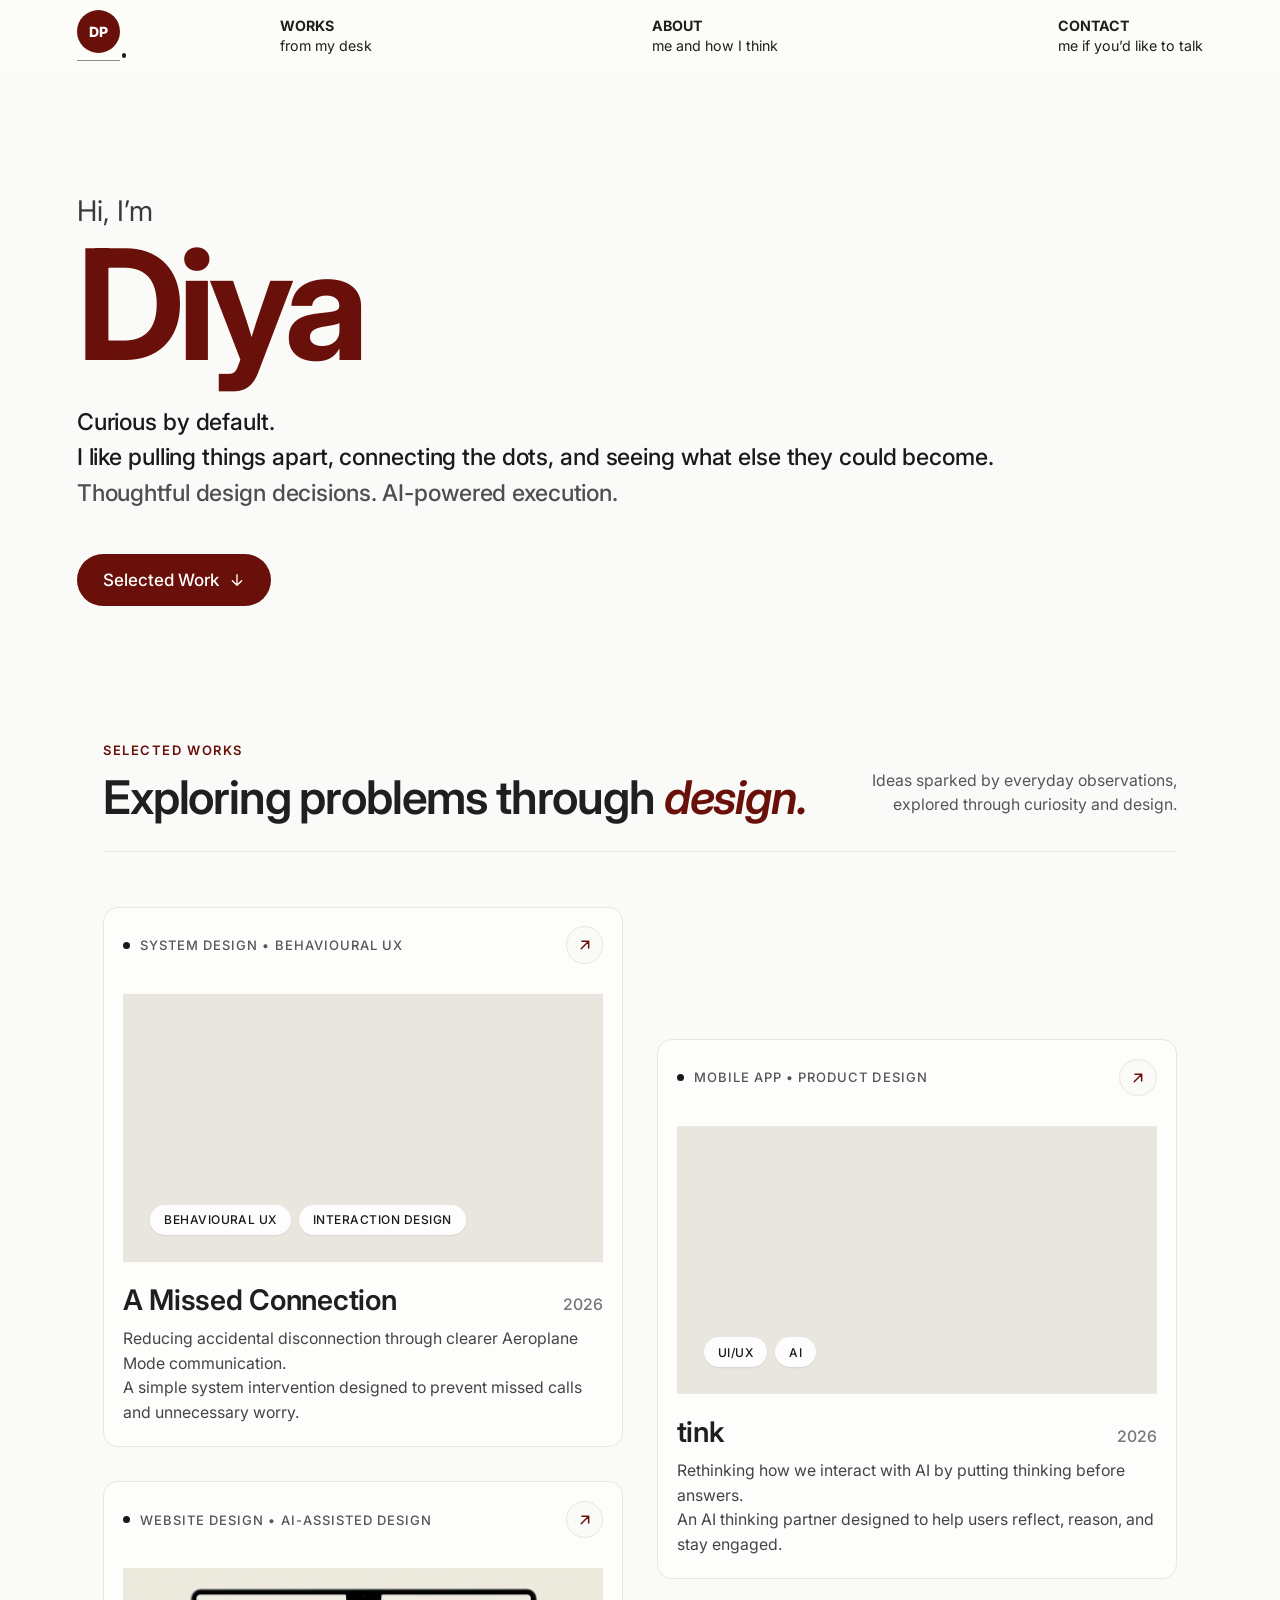
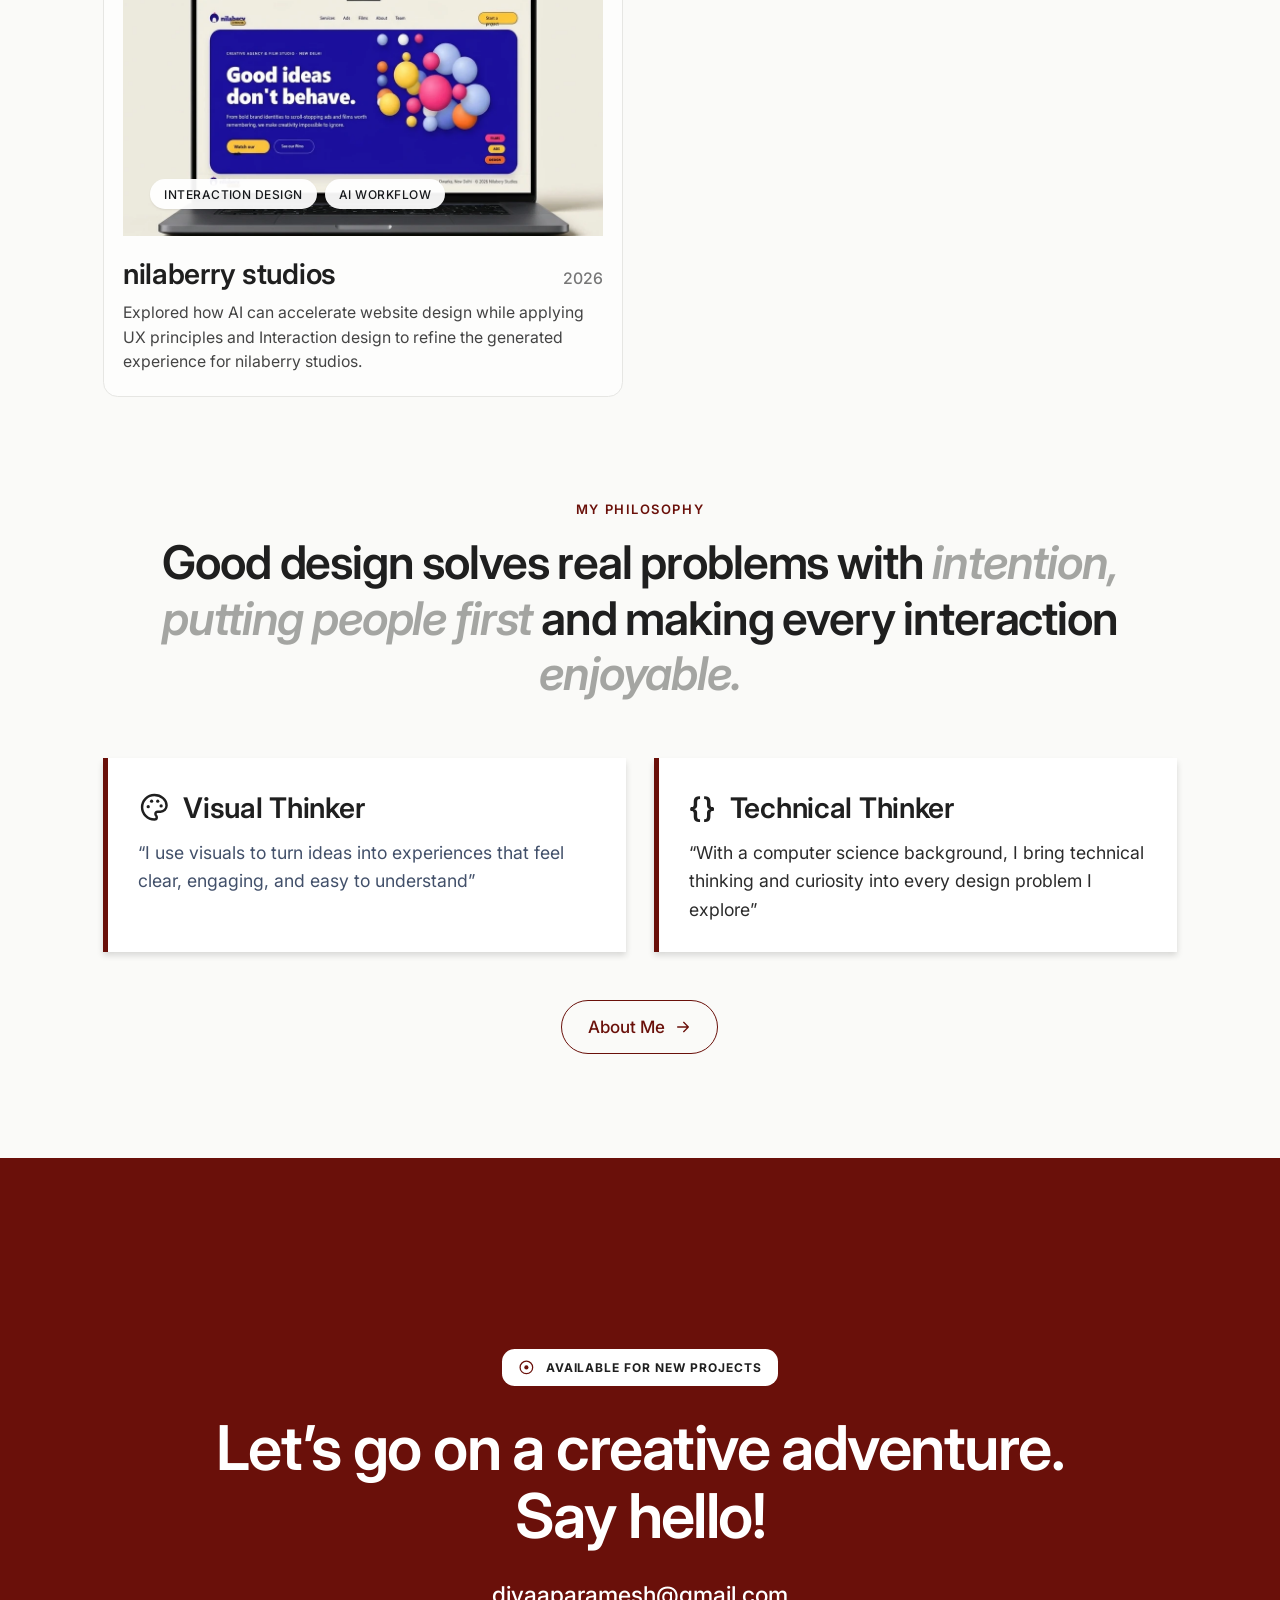
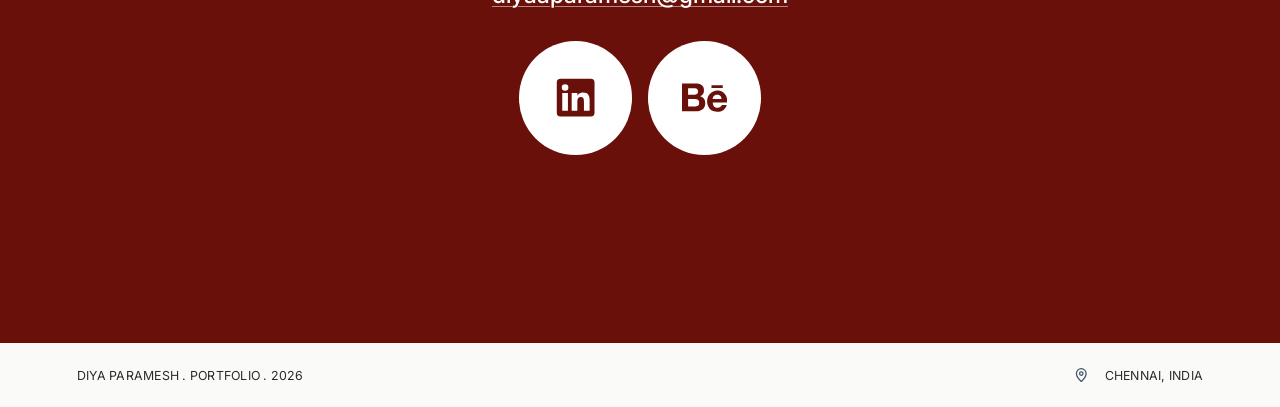
==== commit 1dc7a3b6: "Add a nilaberry studios case study page and link the home card to it Same header and footer navigati" ====
--- a/index.html
+++ b/index.html
@@ -111,7 +111,7 @@
           </p>
         </a>
 
-        <article class="work-card" data-cursor-plain>
+        <a class="work-card" href="nilaberry.html" data-cursor-plain>
           <div class="work-meta">
             <span class="work-tags"><span class="bullet"></span>Website Design • AI-Assisted Design</span>
             <span class="arrow-circle" aria-hidden="true">
@@ -132,7 +132,7 @@
           <p class="work-desc">
             Explored how AI can accelerate website design while applying UX principles and Interaction design to refine the generated experience for nilaberry studios.
           </p>
-        </article>
+        </a>
       </div>
     </section>
 
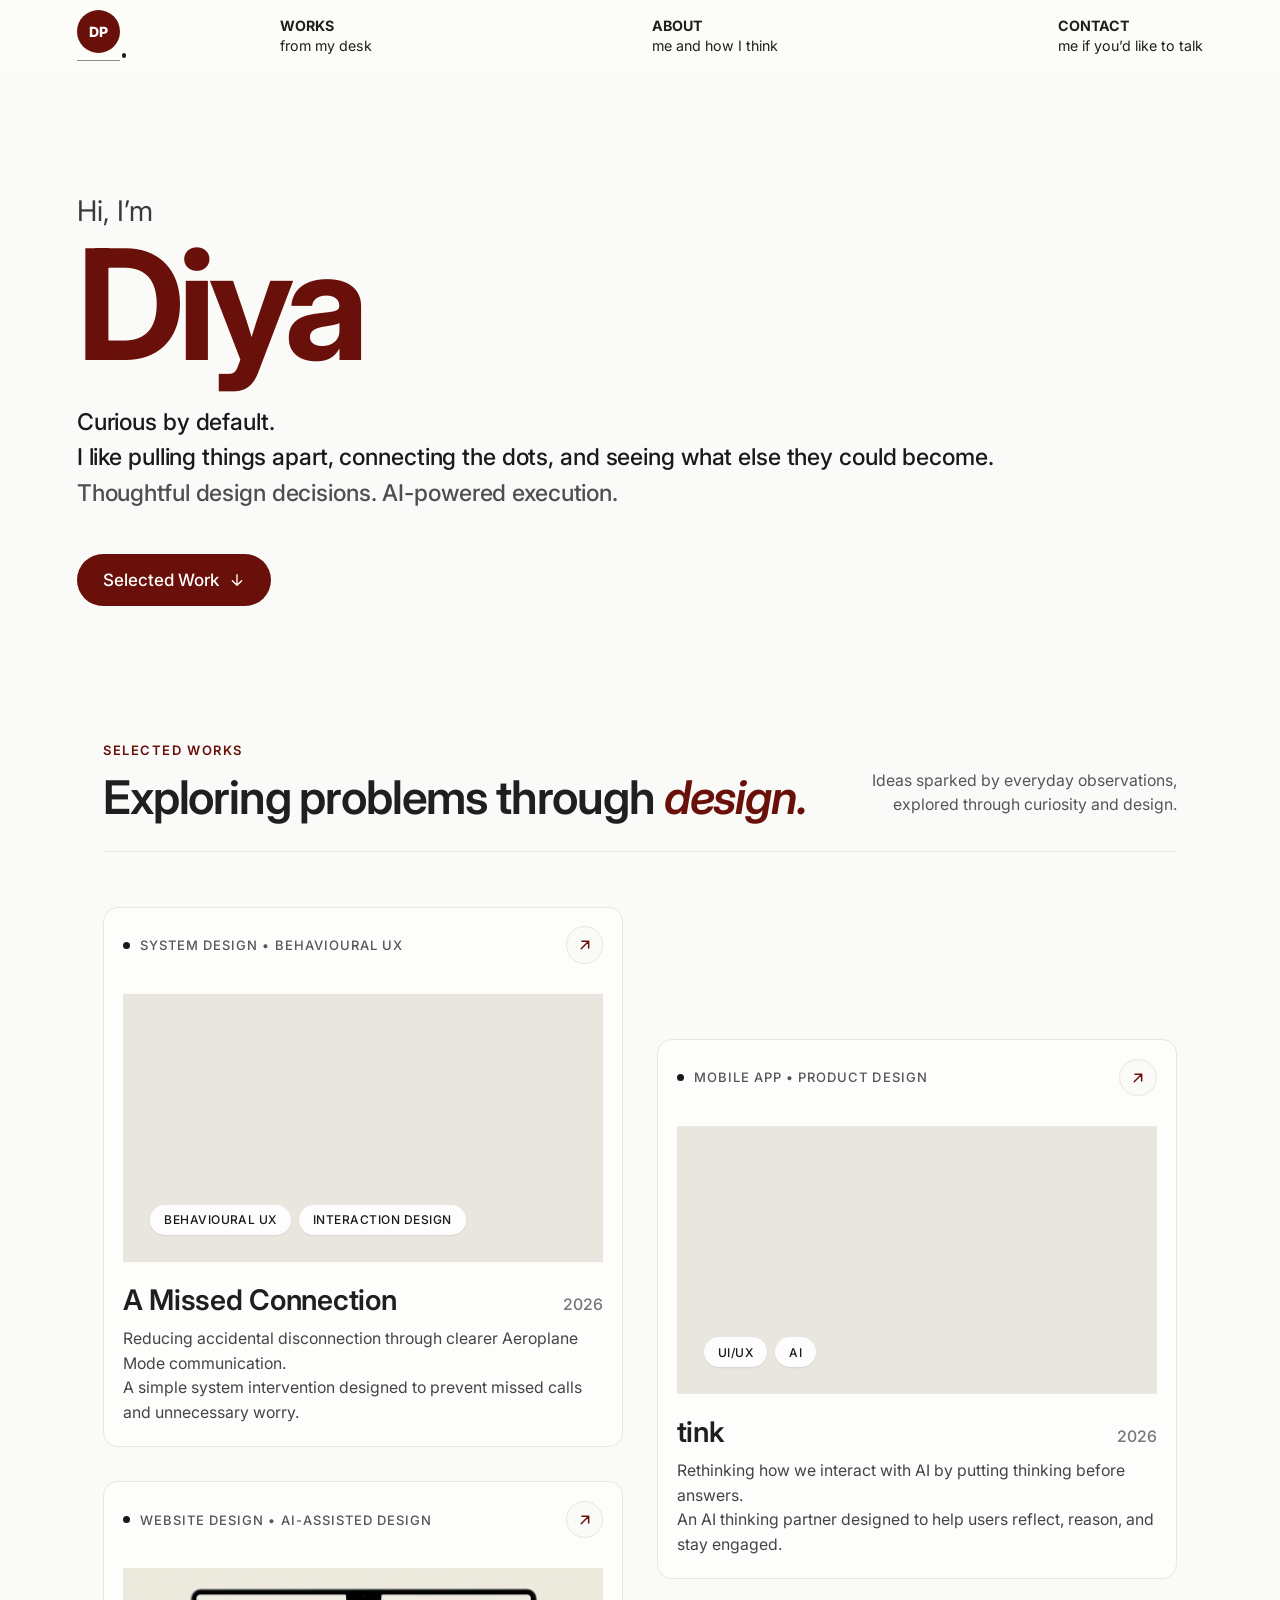
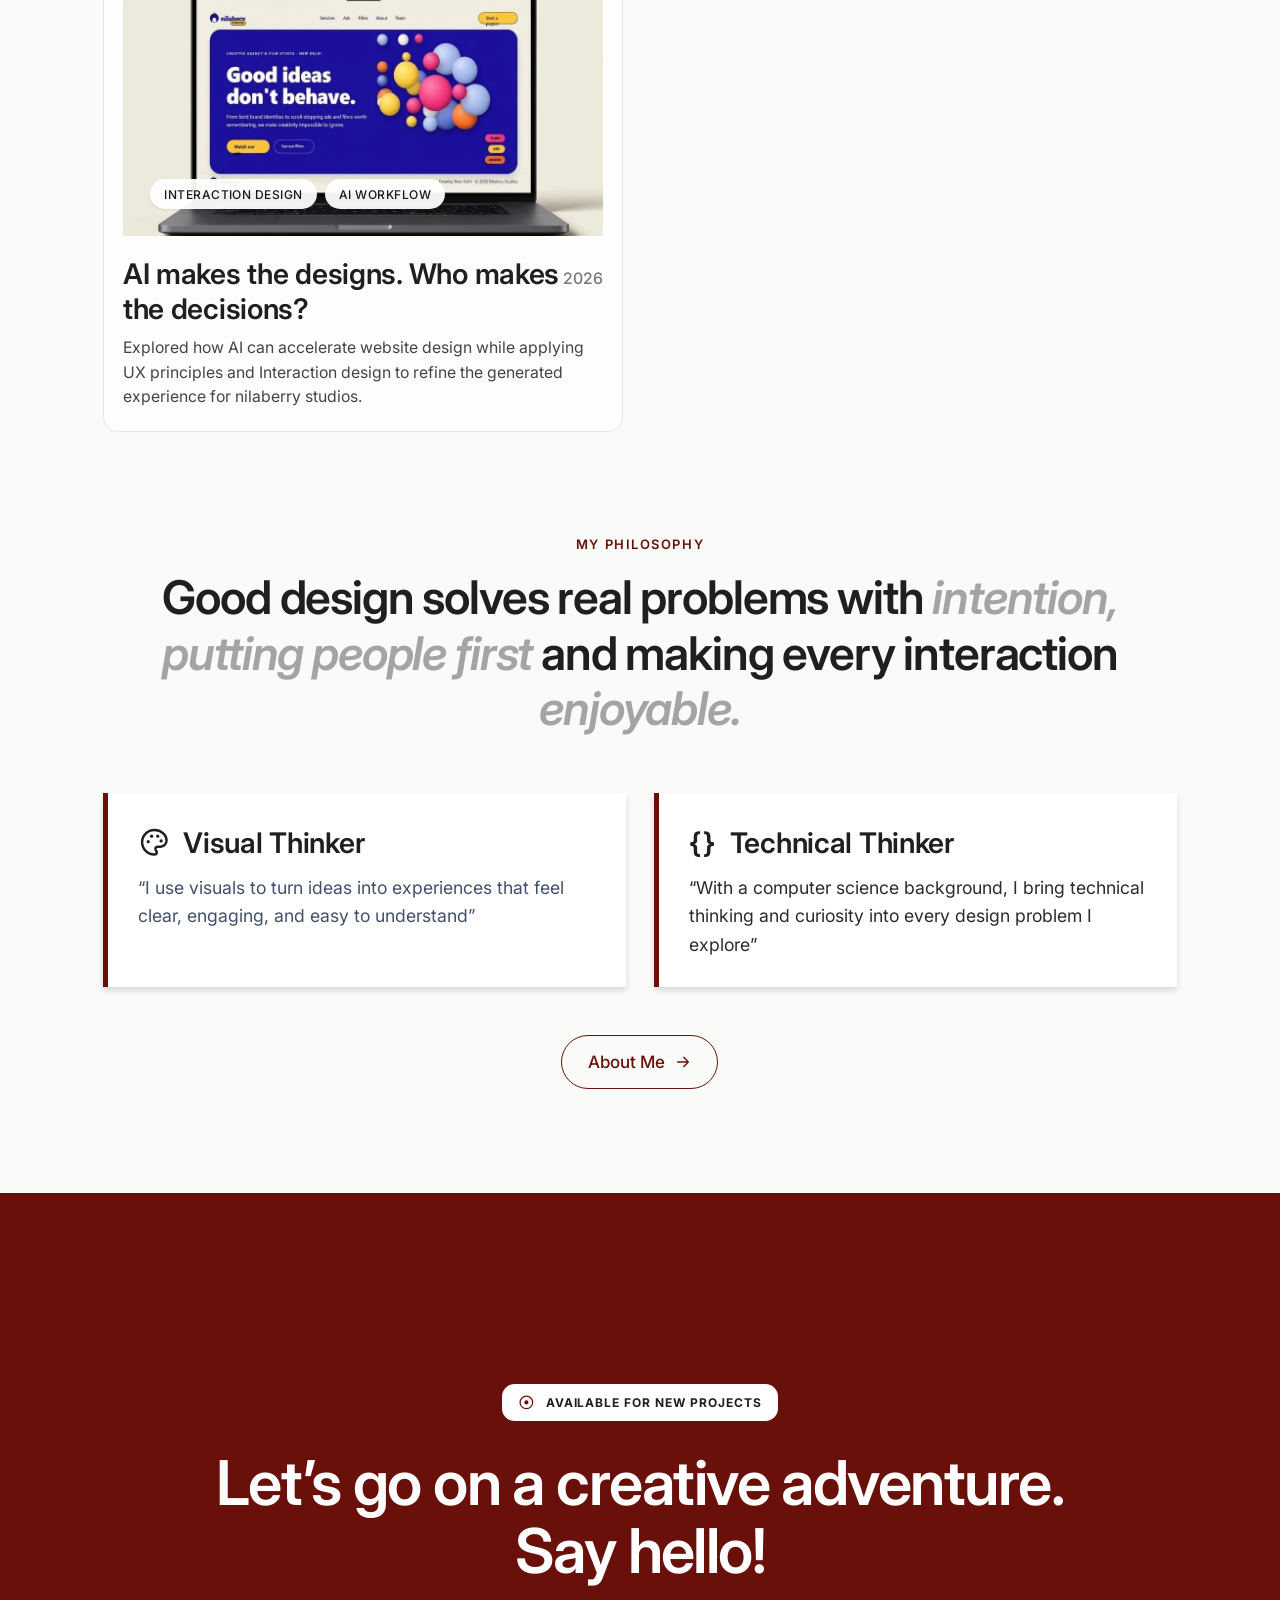
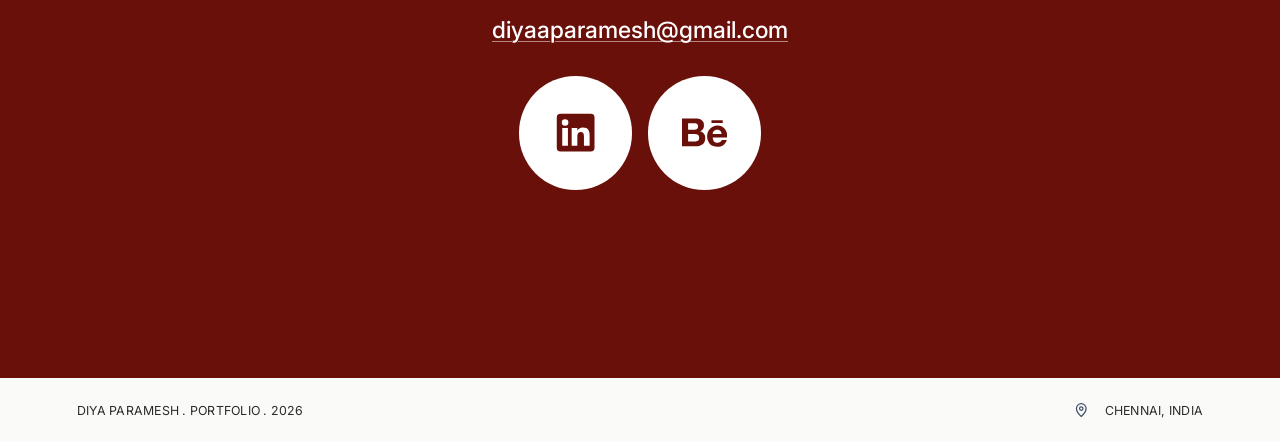
==== commit c24a1825: "home: use the new nilaberry title on its card Co-Authored-By: Claude Opus 5.5 <noreply@anthropic.com" ====
--- a/index.html
+++ b/index.html
@@ -126,7 +126,7 @@
             </div>
           </div>
           <div class="work-title-row">
-            <h3>nilaberry studios</h3>
+            <h3>AI makes the designs. Who makes the decisions?</h3>
             <span class="year">2026</span>
           </div>
           <p class="work-desc">
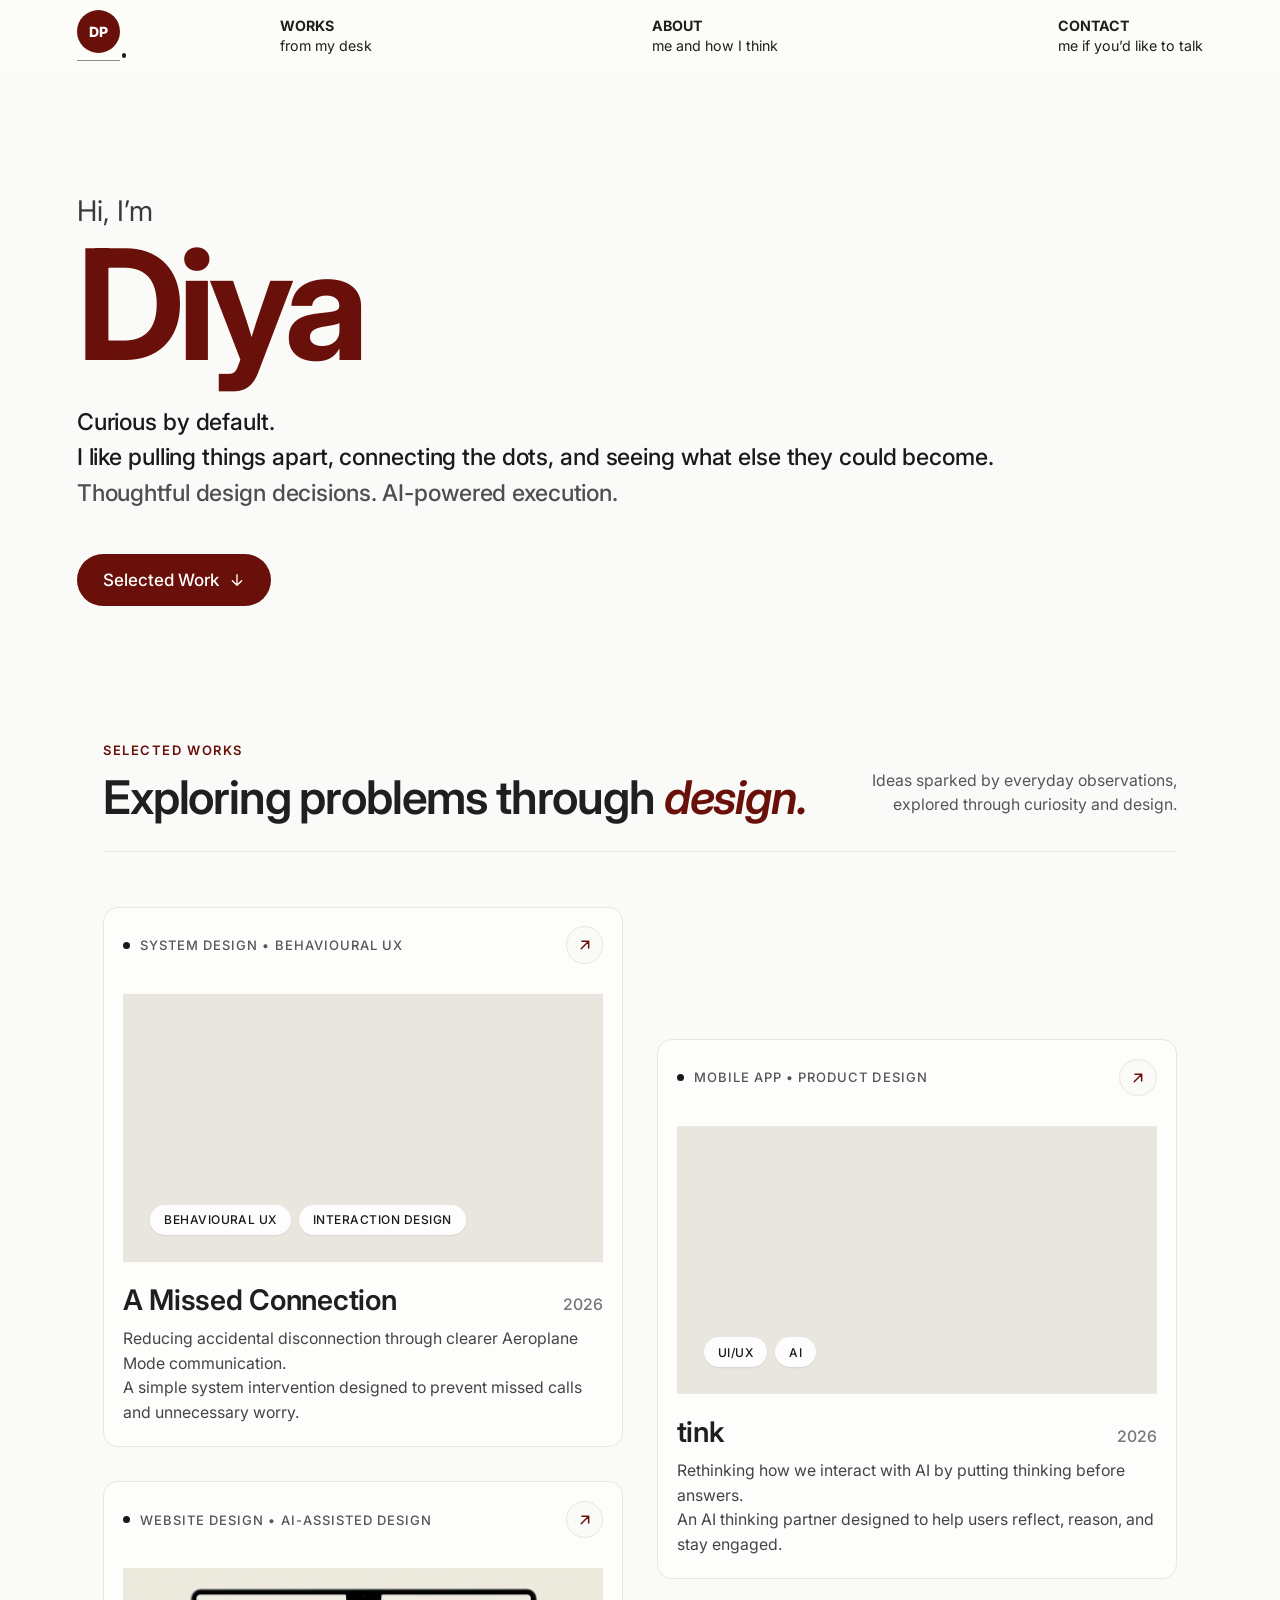
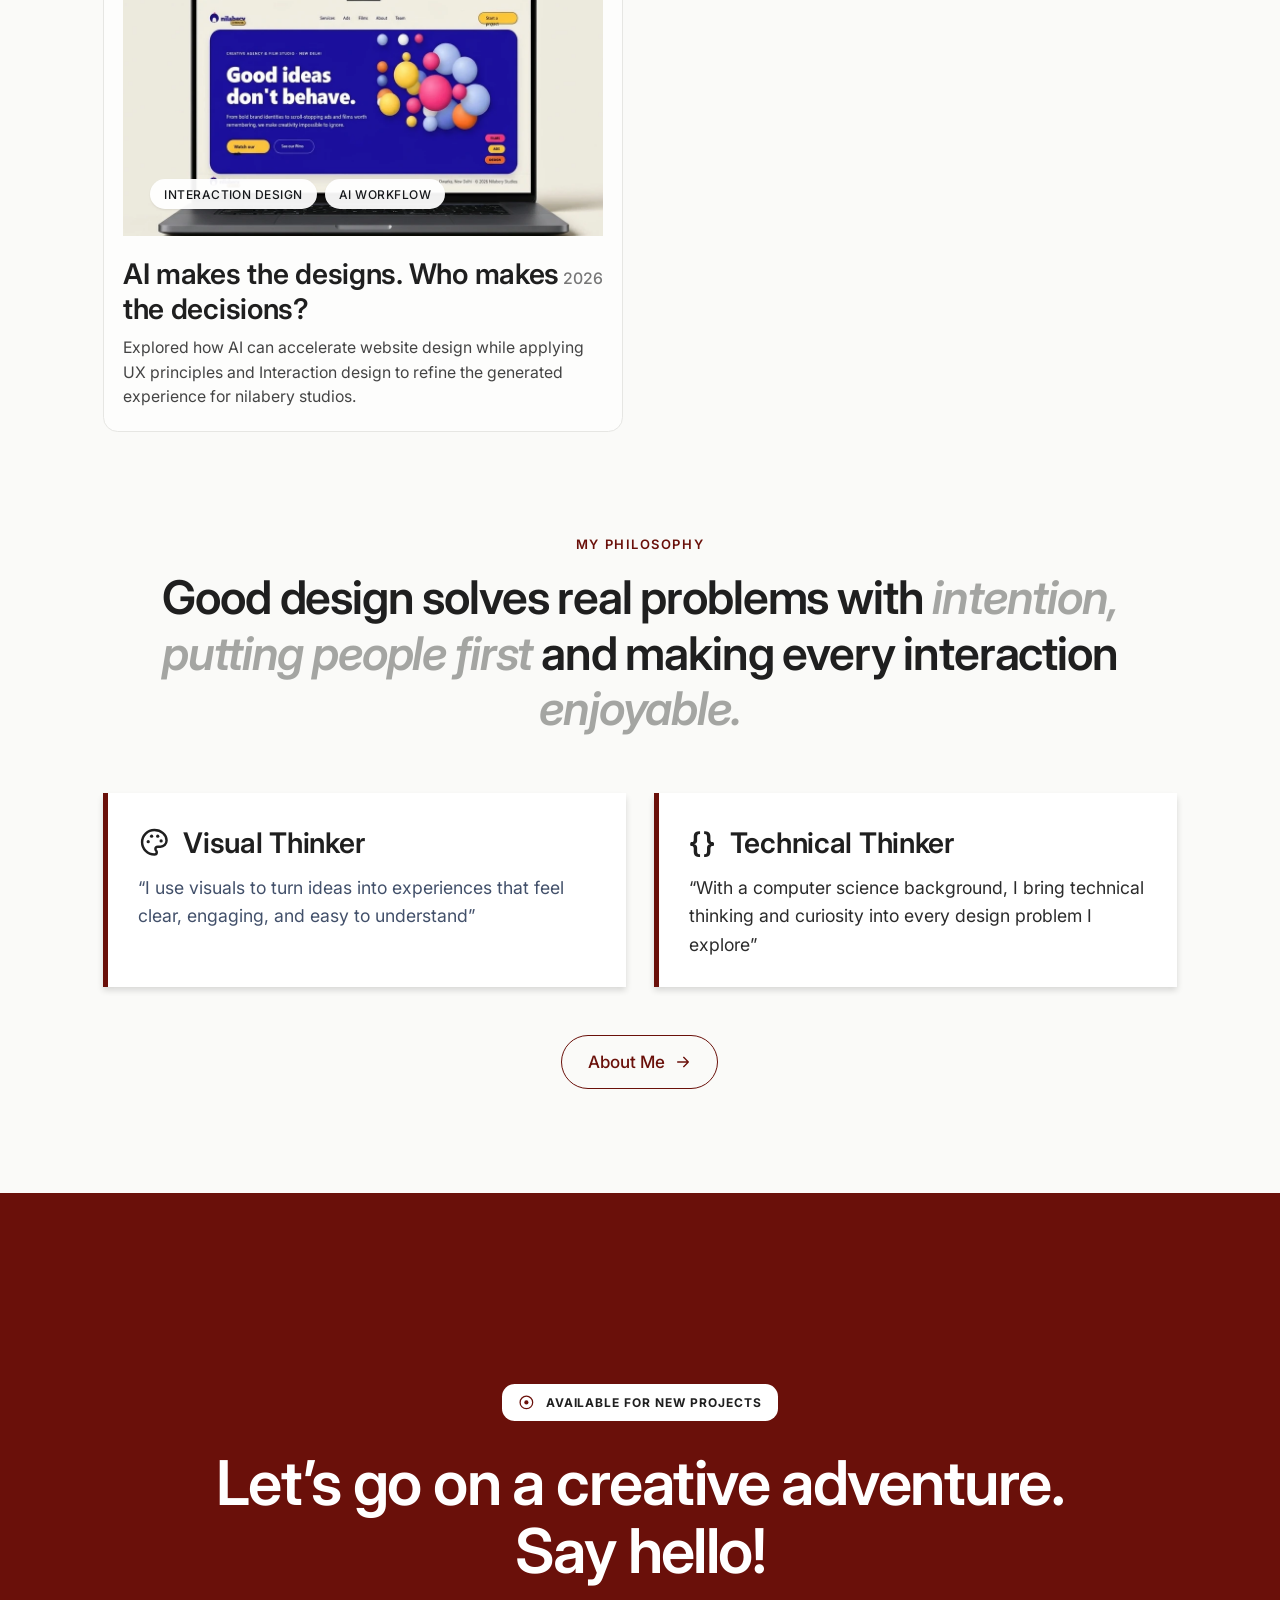
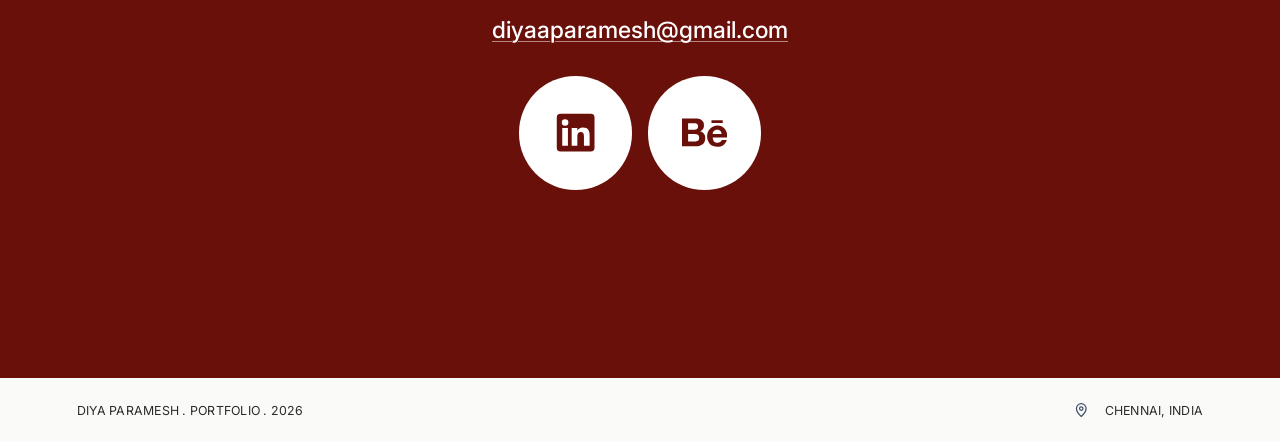
==== commit 3f987611: "Spell it nilabery, not nilaberry Fixes the name in the page text, titles and alt text, renames the p" ====
--- a/index.html
+++ b/index.html
@@ -111,7 +111,7 @@
           </p>
         </a>
 
-        <a class="work-card" href="nilaberry.html" data-cursor-plain>
+        <a class="work-card" href="nilabery.html" data-cursor-plain>
           <div class="work-meta">
             <span class="work-tags"><span class="bullet"></span>Website Design • AI-Assisted Design</span>
             <span class="arrow-circle" aria-hidden="true">
@@ -119,7 +119,7 @@
             </span>
           </div>
           <div class="work-image">
-            <img class="work-image-zoom" src="assets/work-nilaberry.webp" alt="The nilaberry studios website on a laptop" loading="lazy" onerror="this.remove()" />
+            <img class="work-image-zoom" src="assets/work-nilabery.webp" alt="The nilabery studios website on a laptop" loading="lazy" onerror="this.remove()" />
             <div class="pills">
               <span class="pill">Interaction Design</span>
               <span class="pill">AI Workflow</span>
@@ -130,7 +130,7 @@
             <span class="year">2026</span>
           </div>
           <p class="work-desc">
-            Explored how AI can accelerate website design while applying UX principles and Interaction design to refine the generated experience for nilaberry studios.
+            Explored how AI can accelerate website design while applying UX principles and Interaction design to refine the generated experience for nilabery studios.
           </p>
         </a>
       </div>
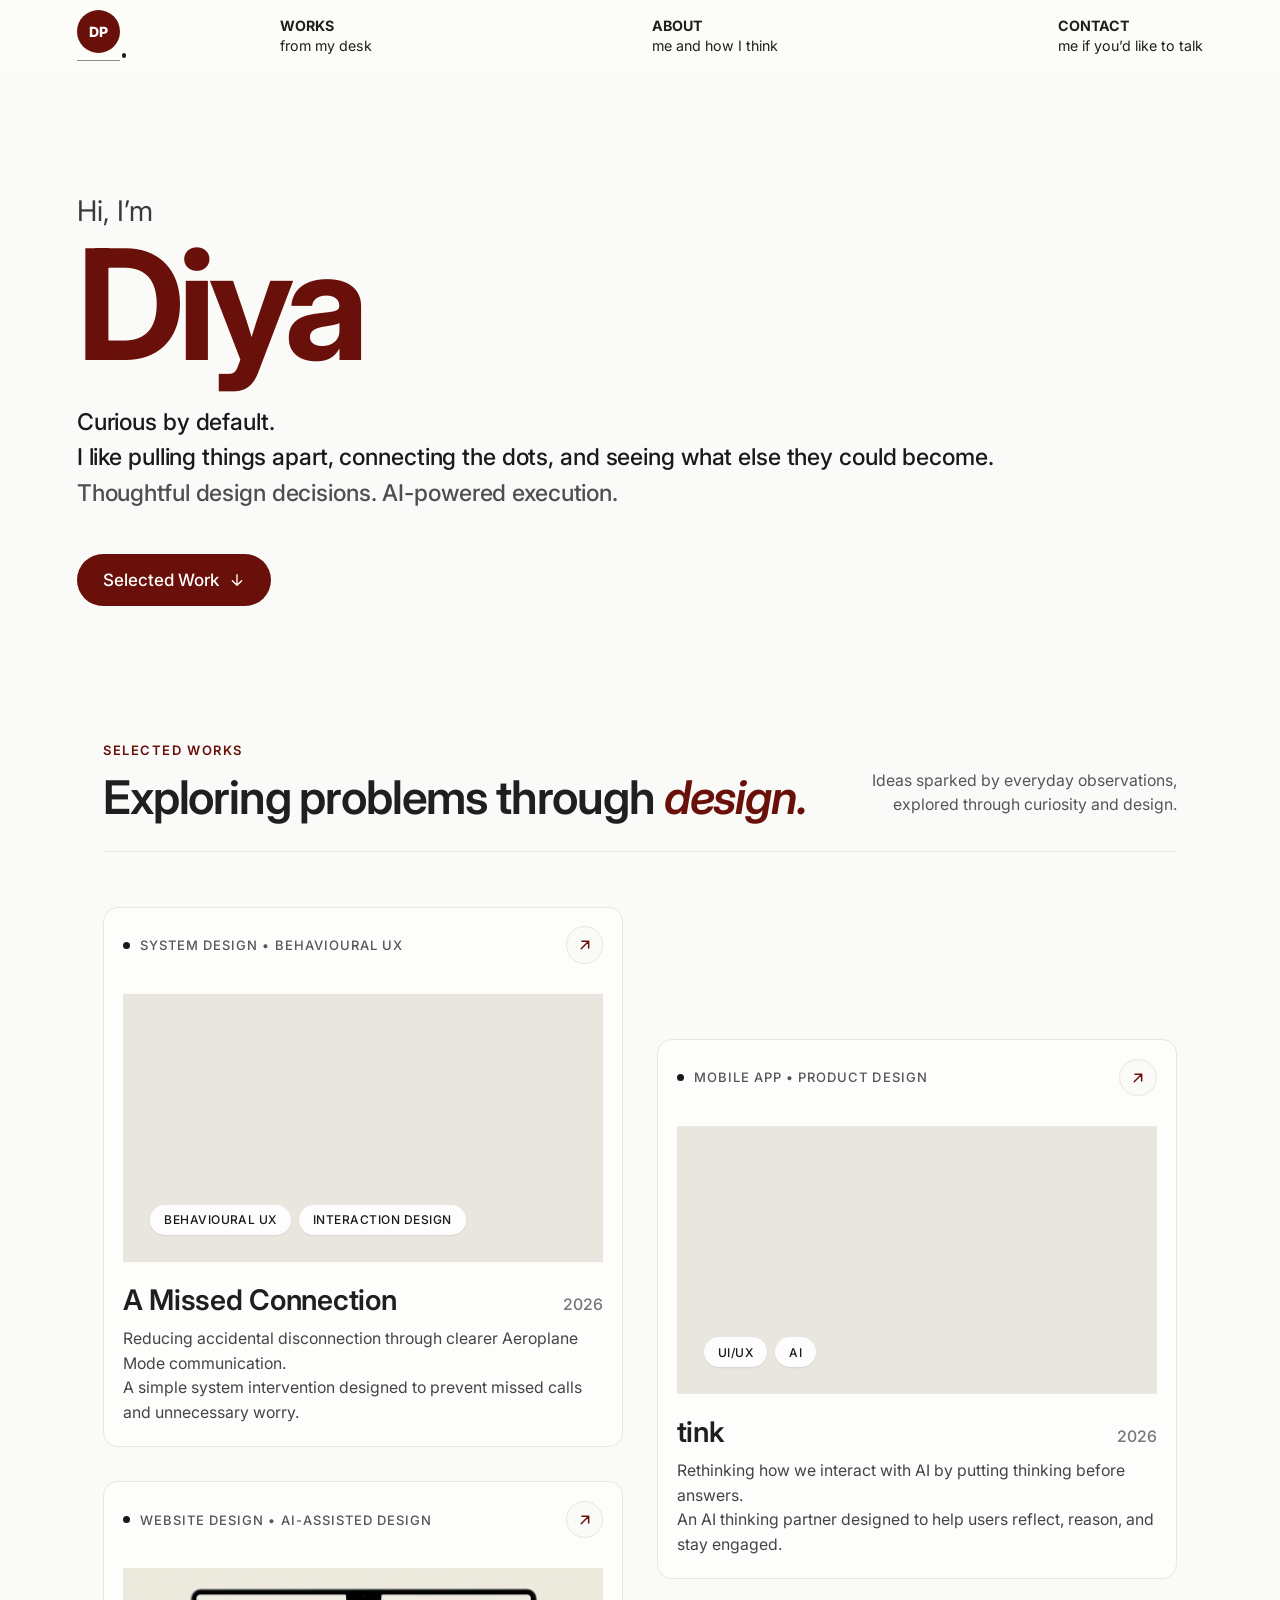
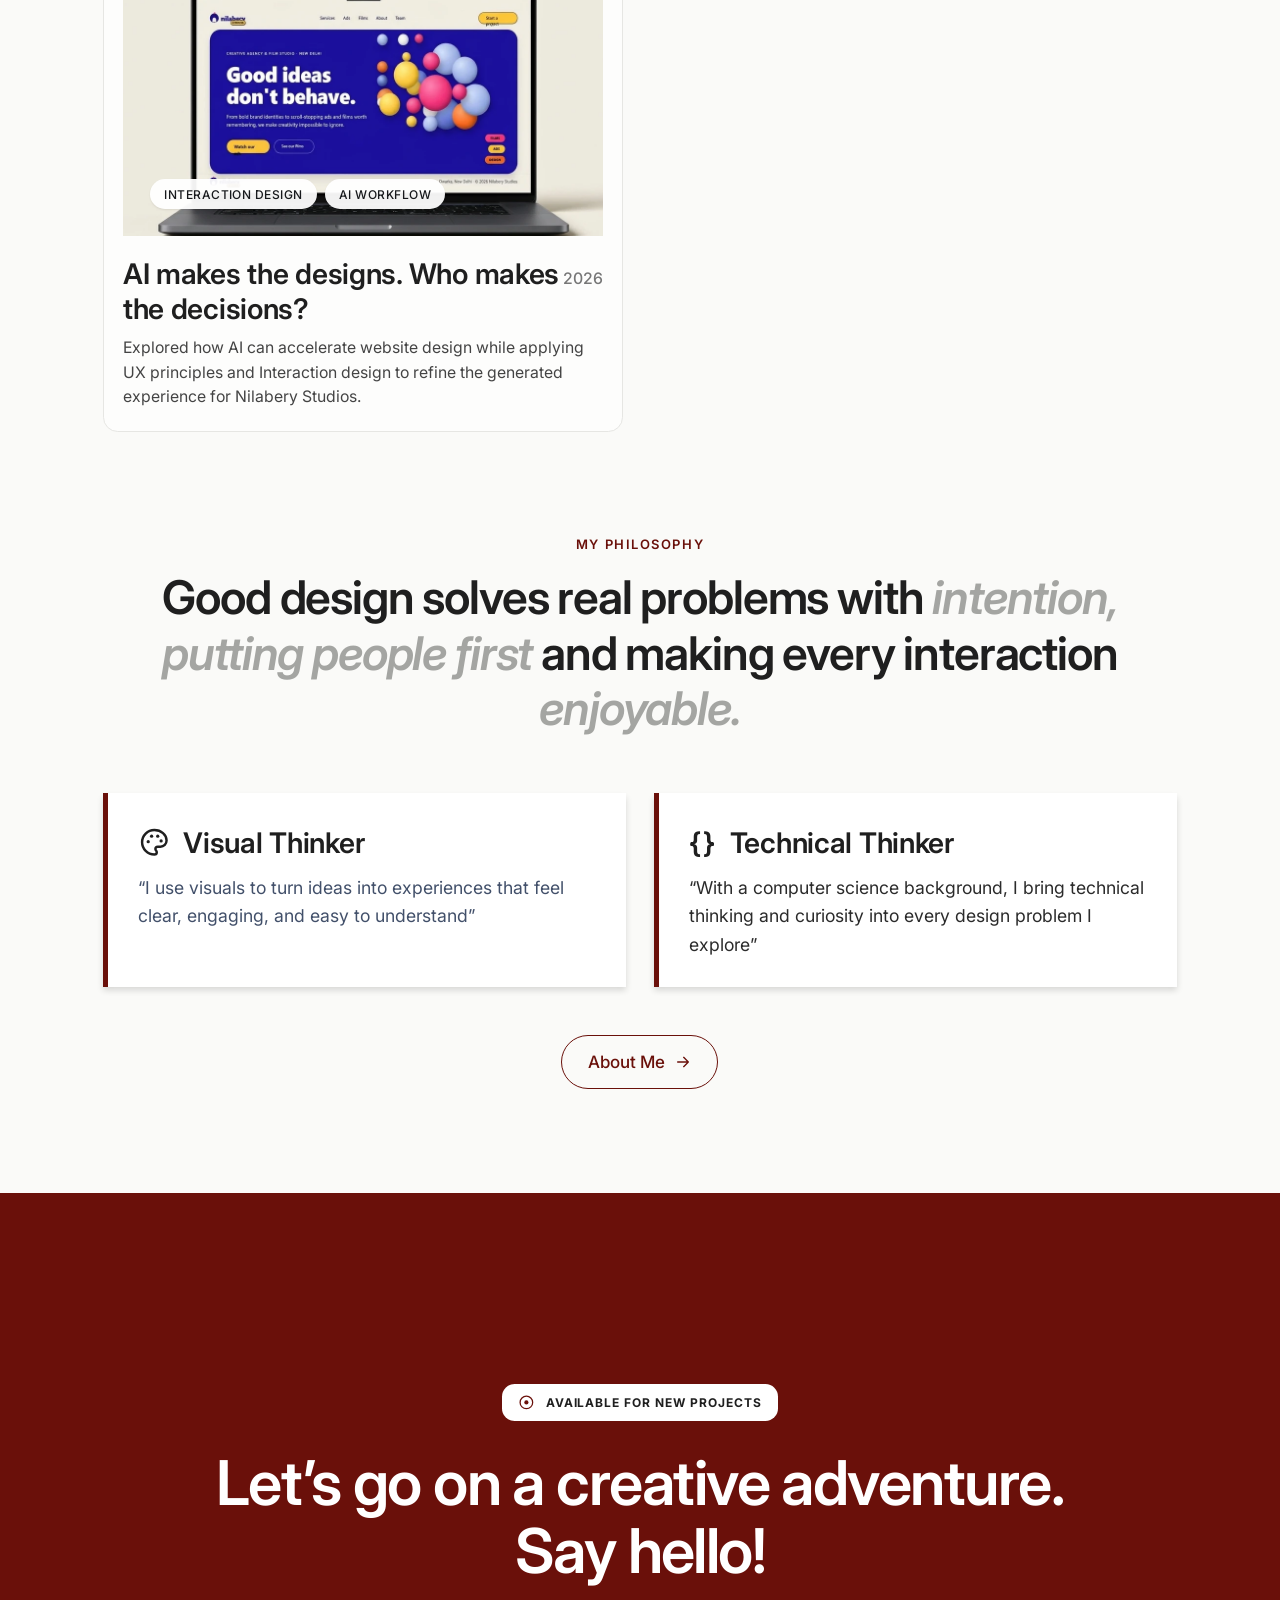
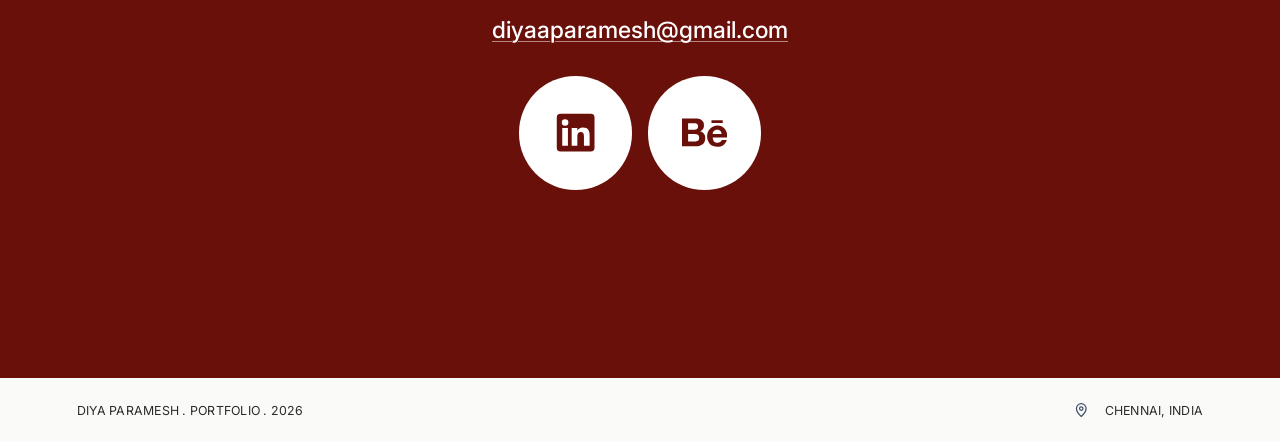
==== commit 53385ff5: "Capitalise Nilabery Studios in body text Titles and labels keep the lowercase form.  Co-Authored-By:" ====
--- a/index.html
+++ b/index.html
@@ -119,7 +119,7 @@
             </span>
           </div>
           <div class="work-image">
-            <img class="work-image-zoom" src="assets/work-nilabery.webp" alt="The nilabery studios website on a laptop" loading="lazy" onerror="this.remove()" />
+            <img class="work-image-zoom" src="assets/work-nilabery.webp" alt="The Nilabery Studios website on a laptop" loading="lazy" onerror="this.remove()" />
             <div class="pills">
               <span class="pill">Interaction Design</span>
               <span class="pill">AI Workflow</span>
@@ -130,7 +130,7 @@
             <span class="year">2026</span>
           </div>
           <p class="work-desc">
-            Explored how AI can accelerate website design while applying UX principles and Interaction design to refine the generated experience for nilabery studios.
+            Explored how AI can accelerate website design while applying UX principles and Interaction design to refine the generated experience for Nilabery Studios.
           </p>
         </a>
       </div>
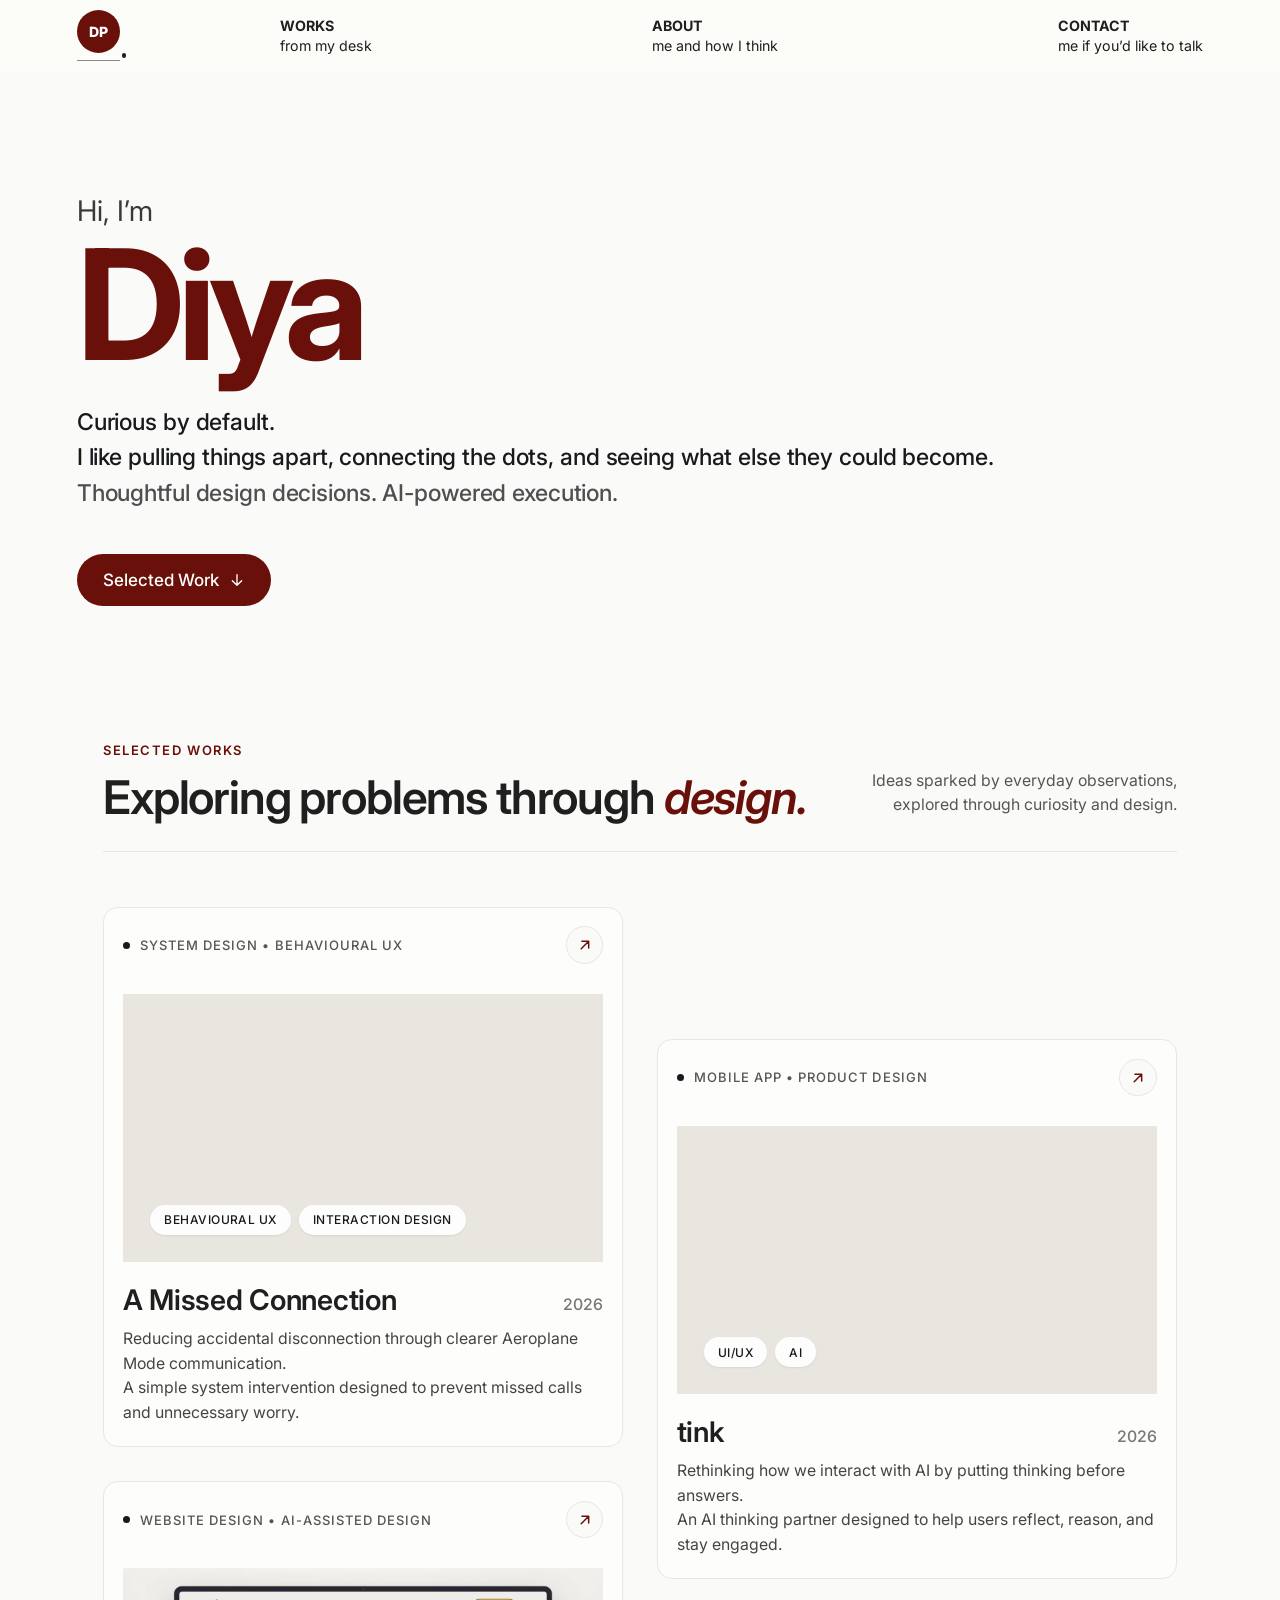
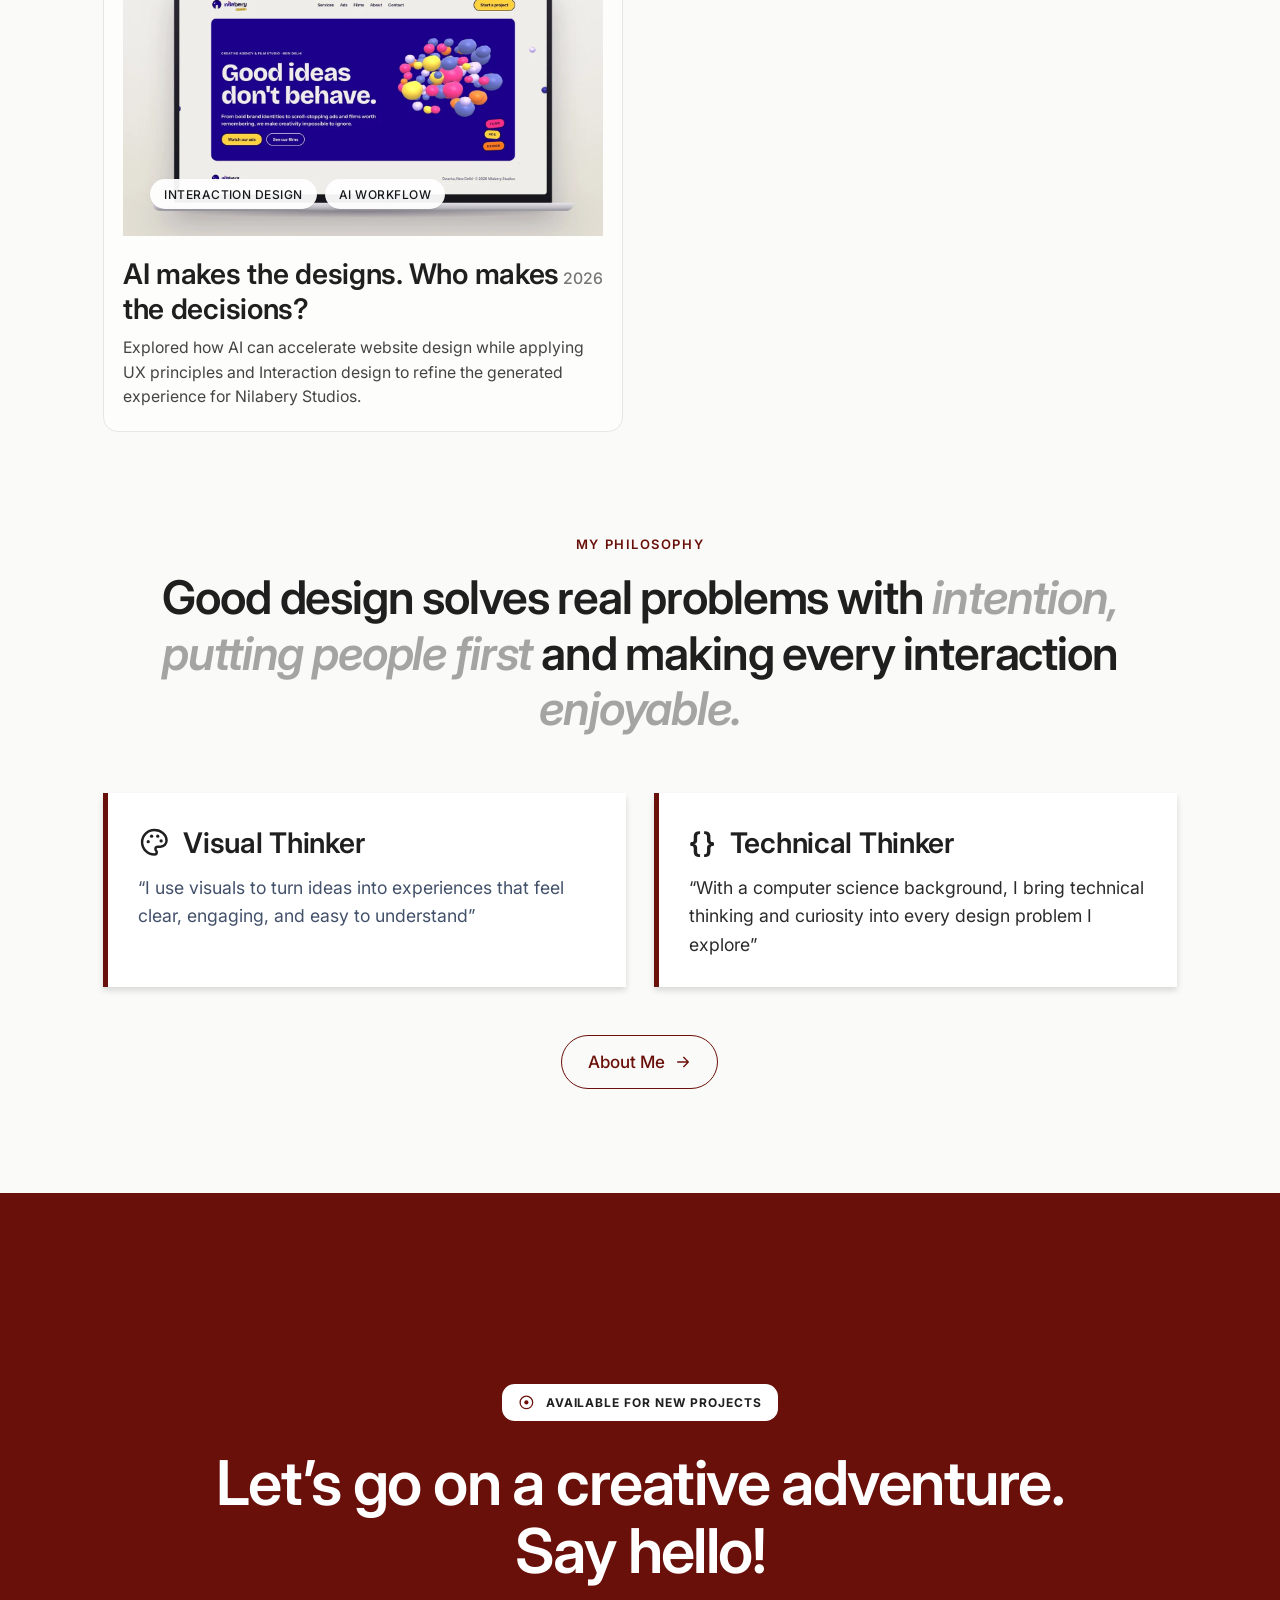
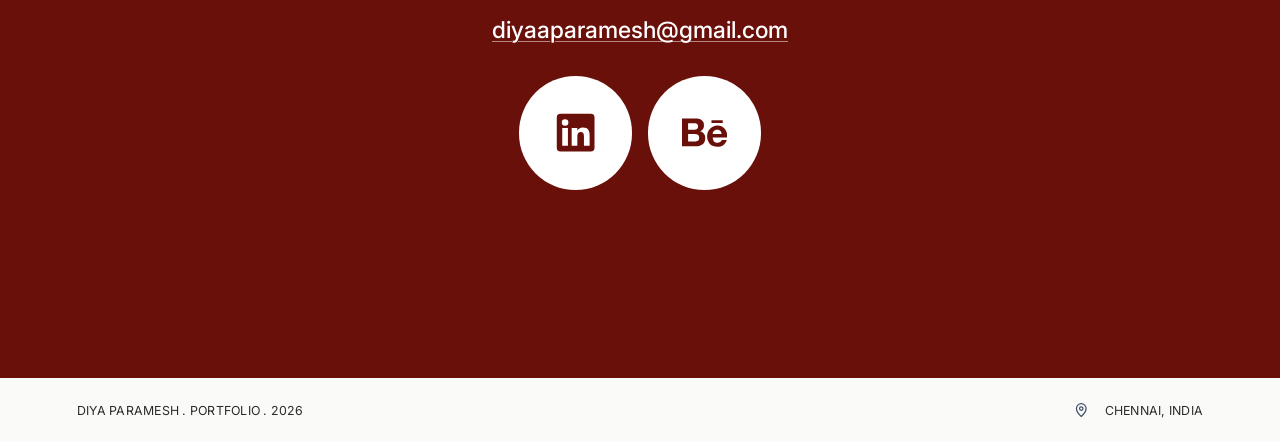
==== commit 8353d68b: "home: new laptop mockup for the Nilabery card Co-Authored-By: Claude Opus 5.5 <noreply@anthropic.com" ====
--- a/index.html
+++ b/index.html
@@ -8,12 +8,12 @@
   <link rel="icon" href="favicon.svg" type="image/svg+xml" />
   <meta name="theme-color" content="#fafaf8" />
   <meta property="og:type" content="website" />
-  <meta property="og:url" content="https://diyaparameshportfolio.vercel.app/" />
-  <meta property="og:image" content="https://diyaparameshportfolio.vercel.app/assets/share/home.jpg" />
+  <meta property="og:url" content="https://diyanportfolio-seven.vercel.app/" />
+  <meta property="og:image" content="https://diyanportfolio-seven.vercel.app/assets/share/home.jpg" />
   <meta property="og:image:width" content="1200" />
   <meta property="og:image:height" content="630" />
   <meta name="twitter:card" content="summary_large_image" />
-  <link rel="canonical" href="https://diyaparameshportfolio.vercel.app/" />
+  <link rel="canonical" href="https://diyanportfolio-seven.vercel.app/" />
   <meta property="og:title" content="Diya Paramesh · Portfolio" />
   <meta property="og:description" content="Diya Paramesh — designer solving problems that are easy to overlook but important to people." />
   <link rel="preconnect" href="https://fonts.googleapis.com" />
@@ -119,7 +119,7 @@
             </span>
           </div>
           <div class="work-image">
-            <img class="work-image-zoom" src="assets/work-nilabery.webp" alt="The Nilabery Studios website on a laptop" loading="lazy" onerror="this.remove()" />
+            <img src="assets/work-nilabery-2.webp" alt="The Nilabery Studios website on a laptop" loading="lazy" onerror="this.remove()" />
             <div class="pills">
               <span class="pill">Interaction Design</span>
               <span class="pill">AI Workflow</span>
--- a/styles.css
+++ b/styles.css
@@ -326,11 +326,6 @@
   object-fit: cover;
 }
 
-.work-image img.work-image-zoom {
-  transform: scale(1.4);
-  transform-origin: 50% 55%;
-}
-
 .pills {
   position: absolute;
   left: calc(13 * var(--u));
